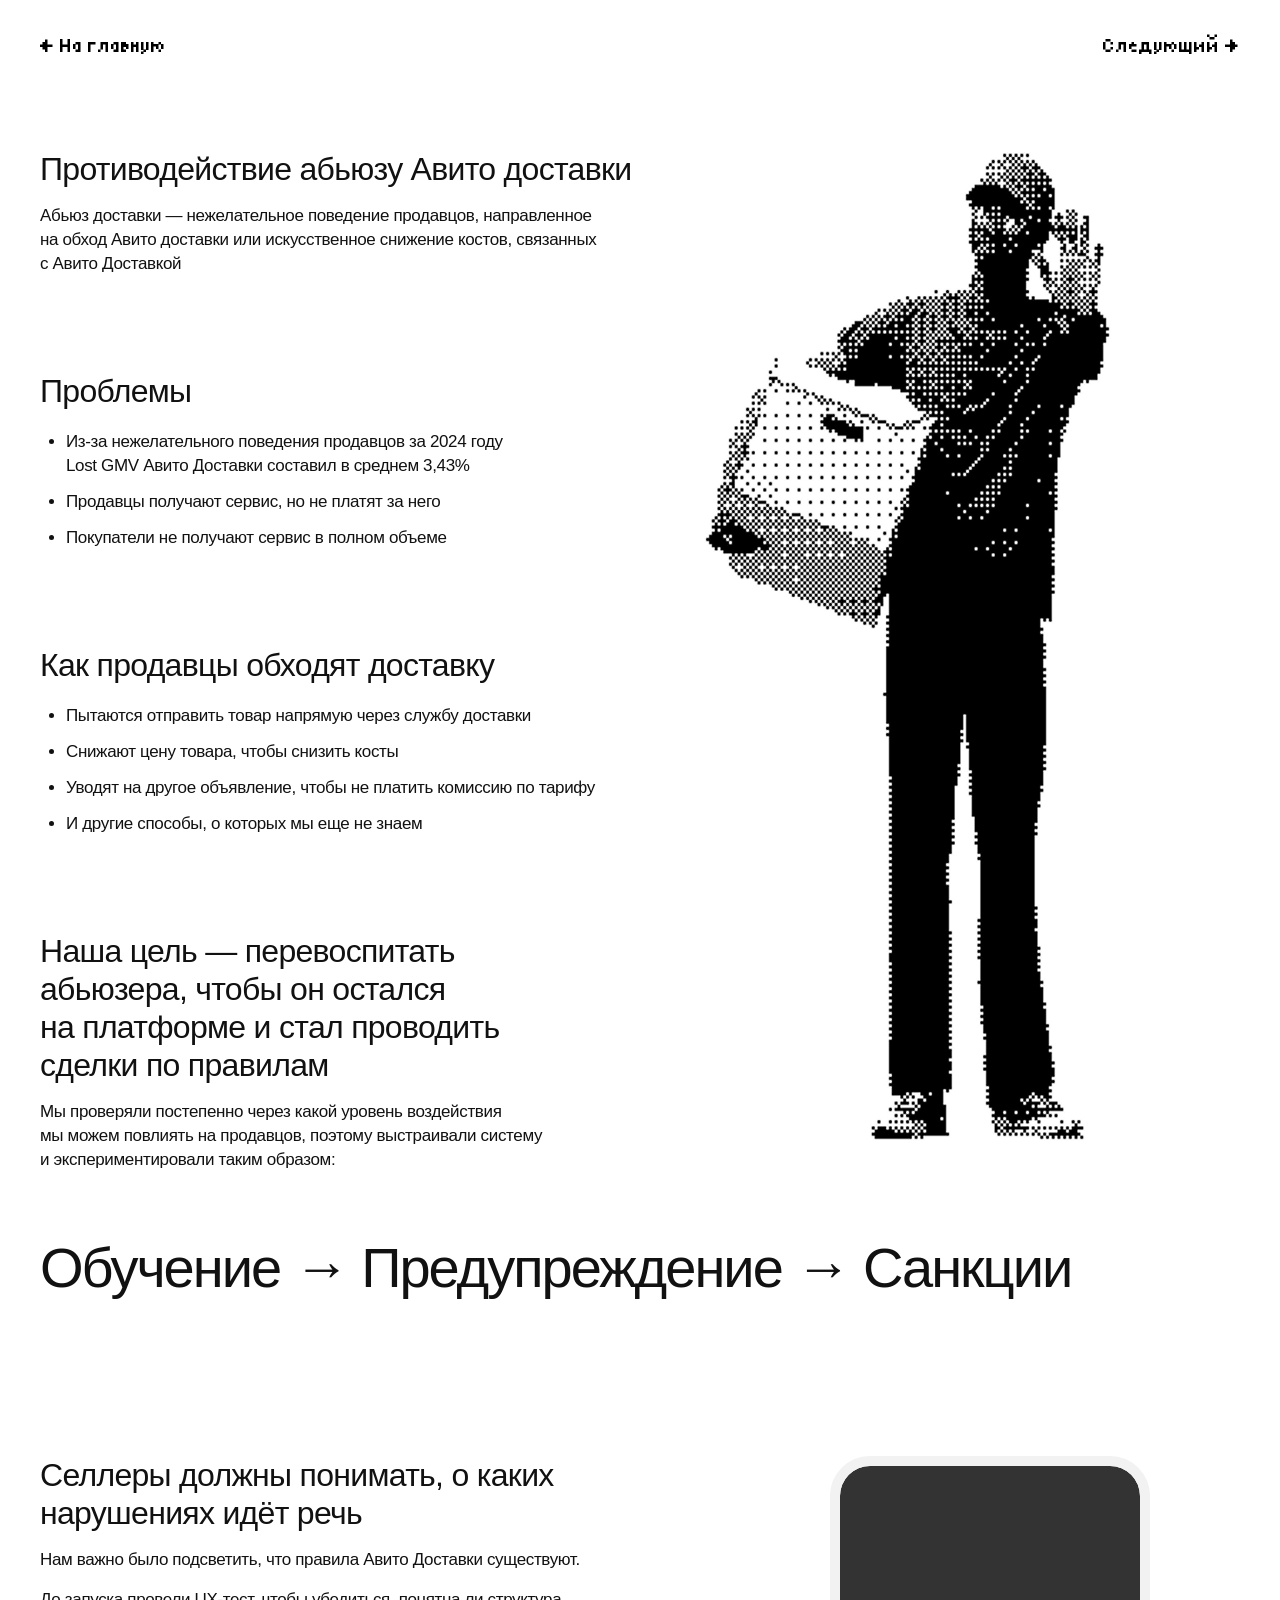
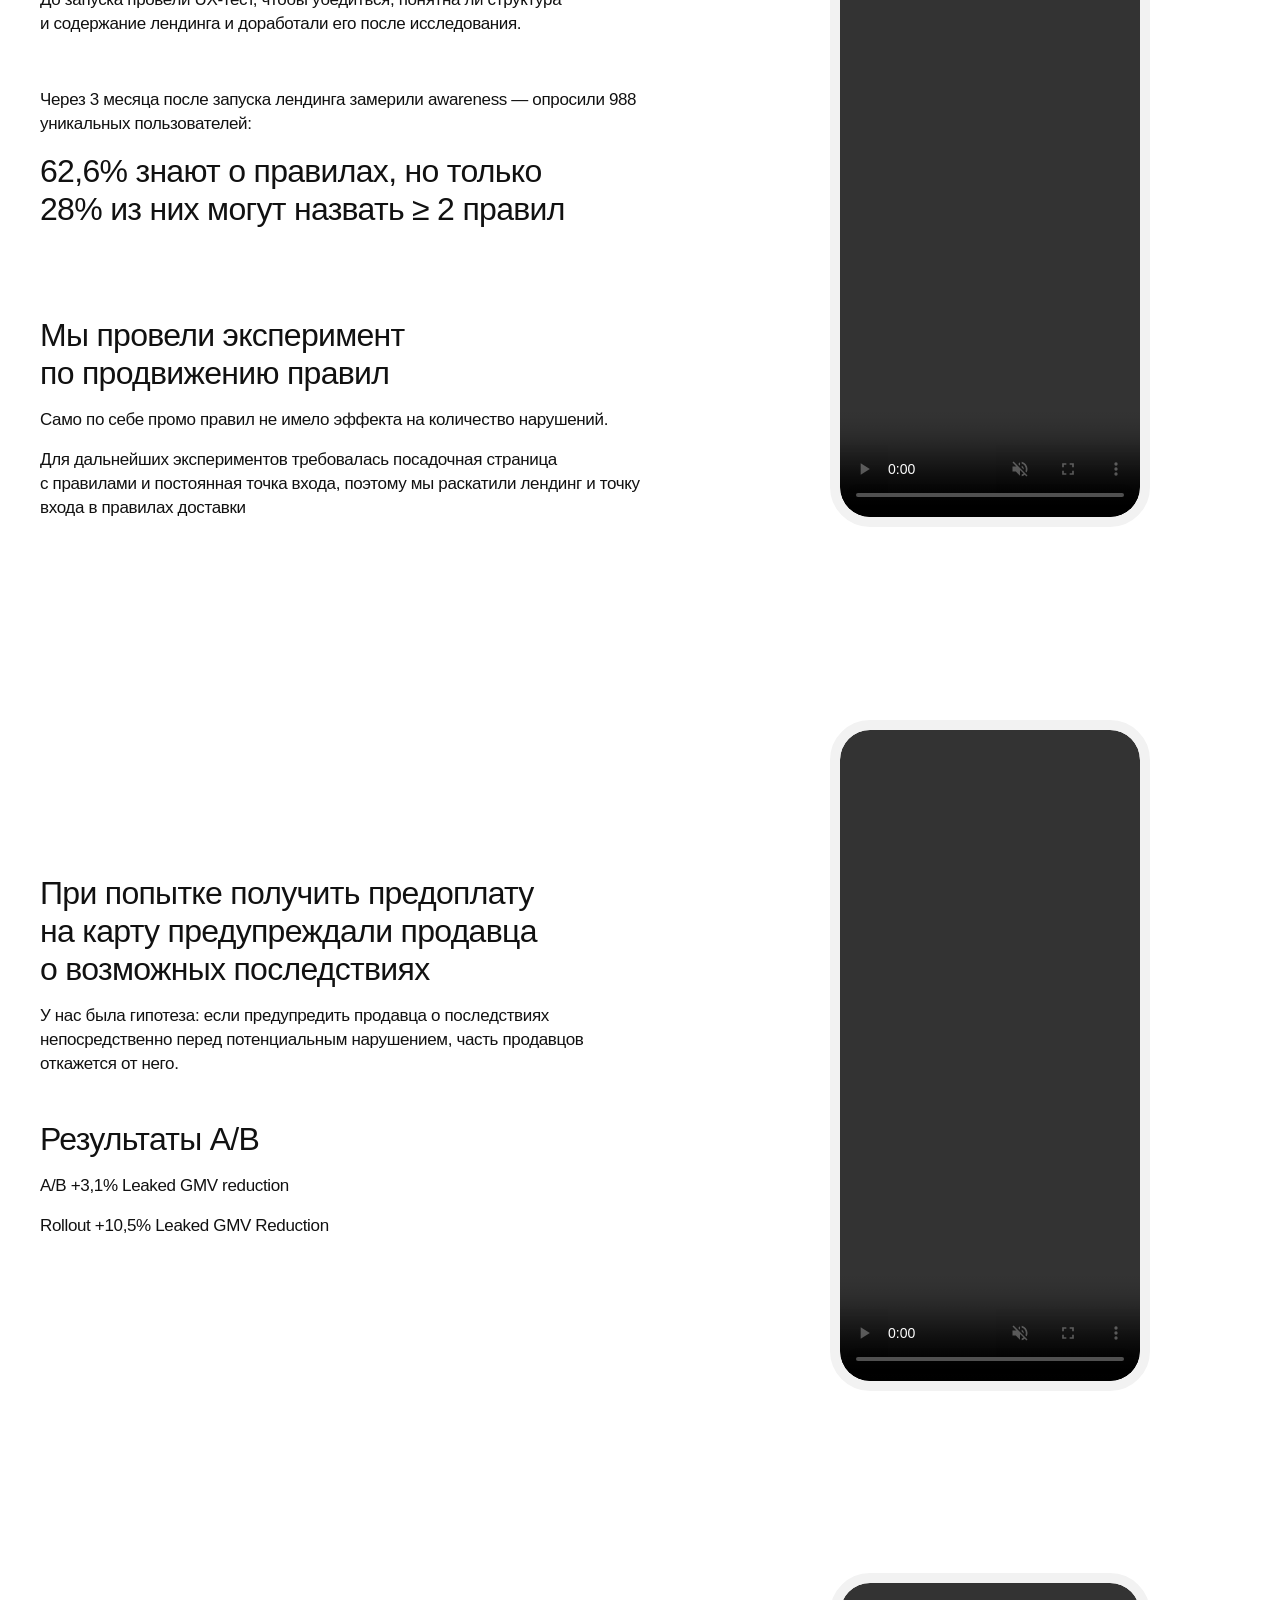
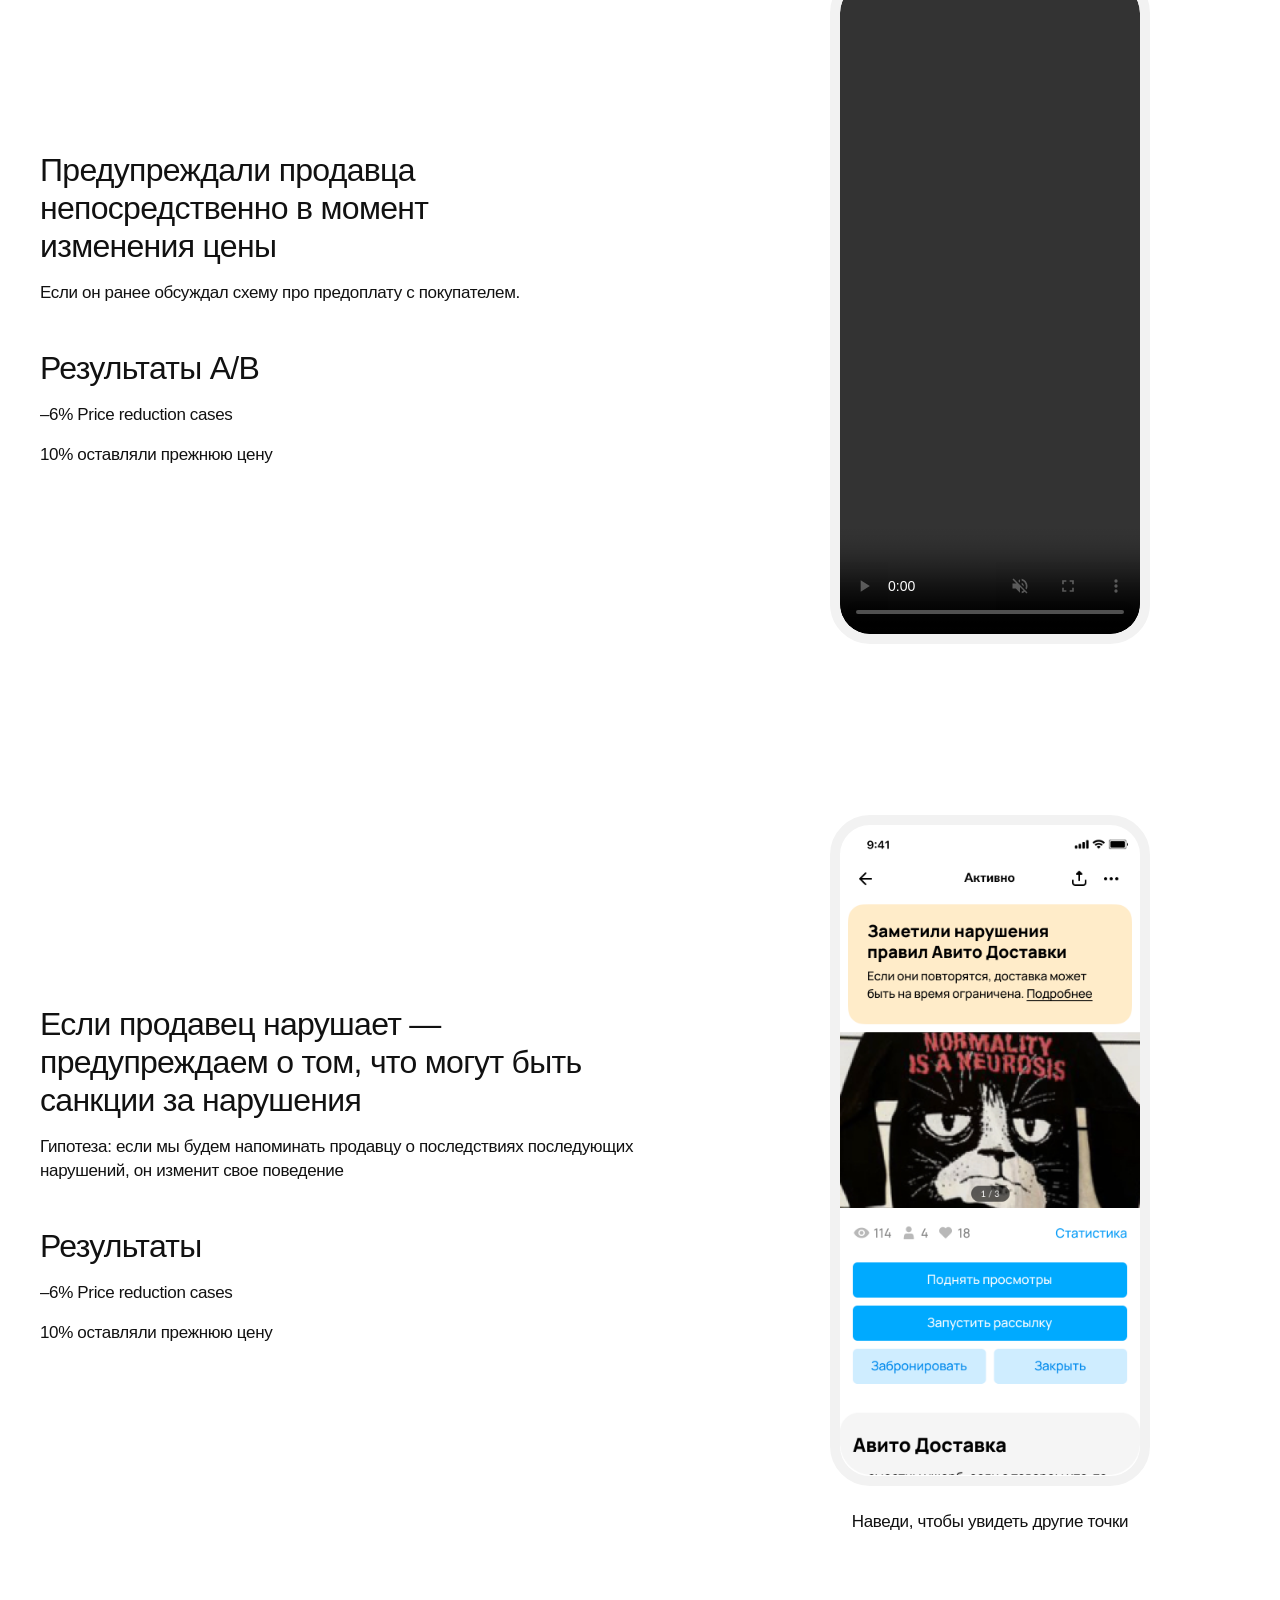
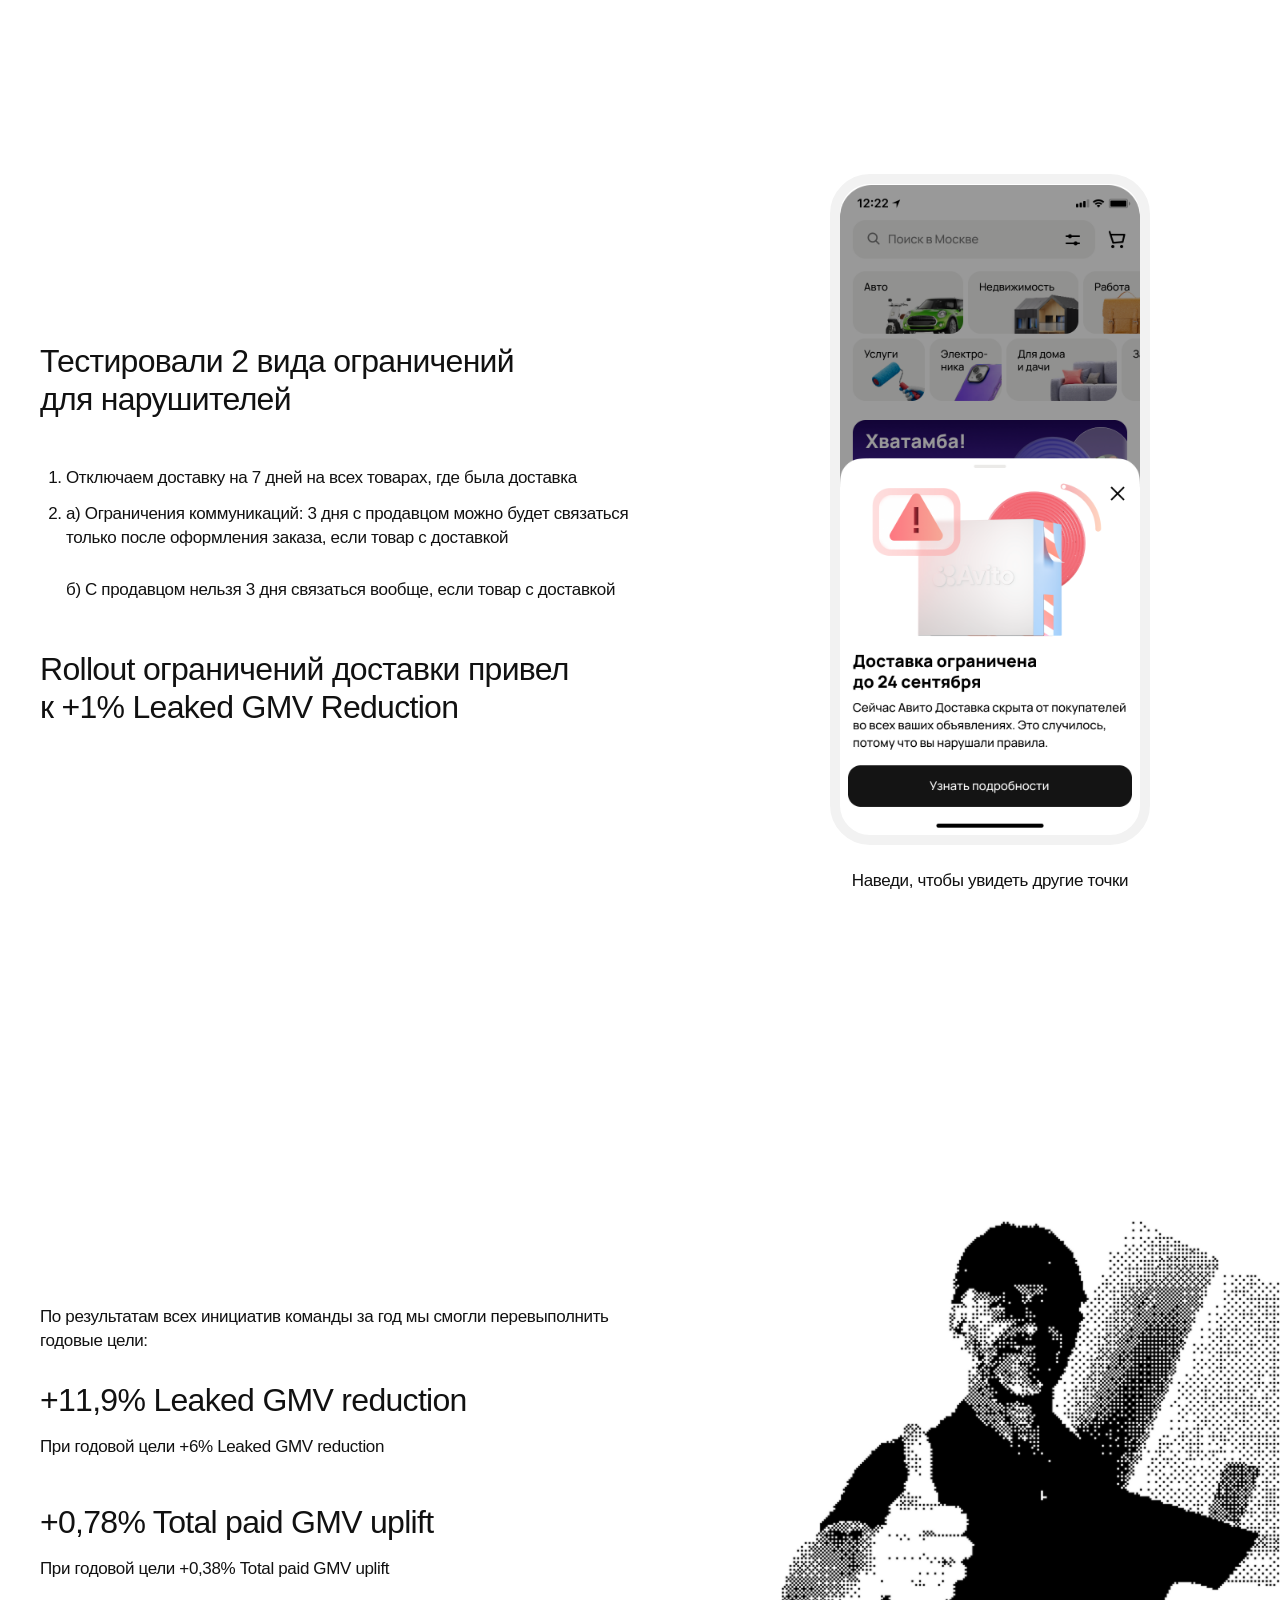
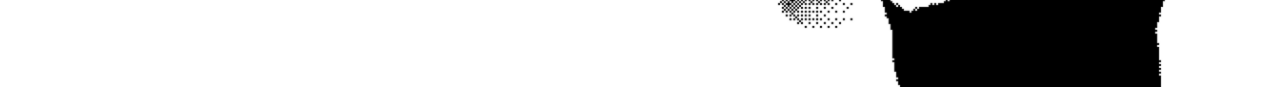
==== abuse.html @ 5c255e0e "Publish portfolio with case studies and CV" ====
<!doctype html>
<html lang="ru">
<head>
<meta charset="UTF-8"><meta name="viewport" content="width=device-width, initial-scale=1">
<title>Противодействие абьюзу доставки — Соня Нарбут</title>
<meta name="description" content="Кейс о противодействии абьюзу Авито доставки: обучение, предупреждение и санкции.">
<link rel="stylesheet" href="styles.css?v=nav-half"><link rel="stylesheet" href="case.css?v=nav-half">
<script src="case-warnings.js" defer></script>
<script src="case-restrictions.js?v=2" defer></script>
</head>
<body class="case-page">
<nav class="case-navigation container" aria-label="Навигация по кейсам"><a href="index.html"><span aria-hidden="true">←</span> На главную</a><a href="delivery.html">Следующий <span aria-hidden="true">→</span></a></nav>
<main>
<section class="case-intro container">
<div class="intro-copy">
<div><h1>Противодействие абьюзу Авито доставки</h1><p>Абьюз доставки — нежелательное поведение продавцов, направленное на&nbsp;обход Авито доставки или искусственное снижение костов, связанных с&nbsp;Авито Доставкой</p></div>
<section><h2>Проблемы</h2><ul><li>Из-за нежелательного поведения продавцов за&nbsp;2024 году<br class="desktop-break"> Lost GMV Авито Доставки составил в&nbsp;среднем 3,43%</li><li>Продавцы получают сервис, но&nbsp;не&nbsp;платят за&nbsp;него</li><li>Покупатели не&nbsp;получают сервис в&nbsp;полном объеме</li></ul></section>
<section><h2>Как продавцы обходят доставку</h2><ul><li>Пытаются отправить товар напрямую через службу доставки</li><li>Снижают цену товара, чтобы снизить косты</li><li>Уводят на&nbsp;другое объявление, чтобы не&nbsp;платить комиссию по&nbsp;тарифу</li><li>И&nbsp;другие способы, о&nbsp;которых мы еще не&nbsp;знаем</li></ul></section>
<section><h2>Наша цель — перевоспитать абьюзера, чтобы он остался на&nbsp;платформе и&nbsp;стал проводить сделки по&nbsp;правилам</h2><p>Мы проверяли постепенно через какой уровень воздействия<br class="desktop-break"> мы можем повлиять на&nbsp;продавцов, поэтому выстраивали систему и&nbsp;экспериментировали таким образом:</p></section>
</div>
<img class="intro-man" src="assets/abuse-case/standing.png" alt="" width="1030" height="2076">
</section>
<div class="case-process container">Обучение → Предупреждение → Санкции</div>
<div class="case-sections container">
<section class="case-row education"><div class="case-copy"><h2>Селлеры должны понимать, о&nbsp;каких нарушениях идёт речь</h2><p>Нам важно было подсветить, что правила Авито Доставки существуют.</p><p>До&nbsp;запуска провели UX-тест, чтобы убедиться, понятна&nbsp;ли структура и&nbsp;содержание лендинга и&nbsp;доработали его после исследования.</p><div class="awareness"><p>Через 3 месяца после запуска лендинга замерили awareness — опросили 988 уникальных пользователей:</p><h2>62,6% знают о&nbsp;правилах, но&nbsp;только<br class="desktop-break"> 28% из&nbsp;них могут назвать ≥ 2 правил</h2></div><div class="promotion"><h2>Мы провели эксперимент по&nbsp;продвижению правил</h2><p>Само по&nbsp;себе промо правил не&nbsp;имело эффекта на&nbsp;количество нарушений.</p><p>Для дальнейших экспериментов требовалась посадочная страница с&nbsp;правилами и&nbsp;постоянная точка входа, поэтому мы раскатили лендинг и&nbsp;точку входа в&nbsp;правилах доставки</p></div></div><div class="phone-placeholder phone-video"><video src="assets/abuse-case/landing.mp4" aria-label="Правила Авито Доставки" autoplay muted loop playsinline controls preload="metadata"></video></div></section>
<section class="case-row"><div class="case-copy"><h2>При попытке получить предоплату на&nbsp;карту предупреждали продавца о&nbsp;возможных последствиях</h2><p>У&nbsp;нас была гипотеза: если предупредить продавца о&nbsp;последствиях непосредственно перед потенциальным нарушением, часть продавцов откажется от&nbsp;него.</p><div class="results"><h2>Результаты A/B</h2><p>A/B +3,1% Leaked GMV reduction</p><p>Rollout +10,5% Leaked GMV Reduction</p></div></div><div class="phone-placeholder phone-video"><video src="assets/abuse-case/message.mp4" aria-label="Предупреждение о предоплате" autoplay muted loop playsinline controls preload="metadata"></video></div></section>
<section class="case-row"><div class="case-copy"><h2>Предупреждали продавца<br class="desktop-break"> непосредственно в&nbsp;момент<br class="desktop-break"> изменения цены</h2><p>Если он ранее обсуждал схему про предоплату с&nbsp;покупателем.</p><div class="results"><h2>Результаты A/B</h2><p>–6% Price reduction cases</p><p>10% оставляли прежнюю цену</p></div></div><div class="phone-placeholder phone-video"><video src="assets/abuse-case/warning.mp4" aria-label="Предупреждение при изменении цены" autoplay muted loop playsinline controls preload="metadata"></video></div></section>
<section class="case-row"><div class="case-copy"><h2>Если продавец нарушает — предупреждаем о&nbsp;том, что могут быть санкции за&nbsp;нарушения</h2><p>Гипотеза: если мы будем напоминать продавцу о&nbsp;последствиях последующих нарушений, он изменит свое поведение</p><div class="results"><h2>Результаты</h2><p>–6% Price reduction cases</p><p>10% оставляли прежнюю цену</p></div></div><figure class="phone-figure"><div class="phone-placeholder warnings-gallery"><img src="assets/abuse-case/warnings/1.png" width="750" height="1624" draggable="false" alt="Предупреждения о нарушении правил Авито Доставки в интерфейсе продавца"></div><figcaption>Наведи, чтобы увидеть другие точки</figcaption></figure></section>
<section class="case-row restrictions"><div class="case-copy"><h2>Тестировали 2 вида ограничений для&nbsp;нарушителей</h2><ol><li>Отключаем доставку на&nbsp;7 дней на&nbsp;всех товарах, где была доставка</li><li>а) Ограничения коммуникаций: 3 дня с&nbsp;продавцом можно будет связаться только после оформления заказа, если товар с&nbsp;доставкой<p>б) С&nbsp;продавцом нельзя 3 дня связаться вообще, если товар с&nbsp;доставкой</p></li></ol><h2>Rollout ограничений доставки привел к&nbsp;+1% Leaked GMV Reduction</h2></div><figure class="phone-figure"><div class="phone-placeholder restrictions-gallery"><img src="assets/abuse-case/restrictions/1.png?v=2" width="750" height="1624" draggable="false" alt="Ограничения доставки и общения в интерфейсе Авито"></div><figcaption>Наведи, чтобы увидеть другие точки</figcaption></figure></section>
</div>
<section class="case-outcome"><div class="container"><div class="case-copy"><p>По&nbsp;результатам всех инициатив команды за&nbsp;год мы смогли перевыполнить годовые цели:</p><h2>+11,9% Leaked GMV reduction</h2><p>При годовой цели +6% Leaked GMV reduction</p><h2>+0,78% Total paid GMV uplift</h2><p>При годовой цели +0,38% Total paid GMV uplift</p></div></div><img src="assets/abuse-case/thumbs-up.png?v=2" width="1260" height="1068" alt="Курьер с коробкой показывает большой палец вверх"></section>
</main></body></html>
---- styles.css ----
@font-face{font-family:Tiny5;src:url('assets/Tiny5-Regular.ttf') format('truetype');font-style:normal;font-weight:400;font-display:swap}
*{box-sizing:border-box}body{margin:0;background:#fff;color:#111;font-family:Arial,sans-serif;font-size:17px;line-height:24px;letter-spacing:-.35px}h1,h2,h3,p{margin:0}h1,h2{font-size:32px;line-height:38px;font-weight:400;letter-spacing:-.7px}a{color:inherit;text-decoration:none}a[href]{cursor:pointer}a:focus-visible{outline:2px solid #111;outline-offset:6px}.container{width:calc(100% - 80px);max-width:1200px;margin-inline:auto}.navigation{display:flex;justify-content:space-between;align-items:center;font-family:Tiny5,Arial,sans-serif;font-size:20px;line-height:24px;letter-spacing:0}.navigation .social{display:flex;gap:24px}header.navigation{padding-top:30px}.hero{text-align:center;padding-top:84px}.portrait{display:block;width:340px;height:auto;margin:0 auto 24px}.hero p{margin-top:16px}.cases{margin-top:176px}.cases h2{margin-bottom:38px}.case-grid{display:grid;grid-template-columns:repeat(3,minmax(0,1fr));gap:20px}.case-image{background:#f2f2f2;height:525px;border-radius:8px;overflow:hidden}.case h3{font-size:17px;line-height:20px;font-weight:400;margin-top:20px}.experience{display:grid;grid-template-columns:386.667px minmax(0,1fr);gap:20px;margin-top:200px}.experience h2{margin-bottom:20px}.jobs{display:grid;gap:20px}.about section+section{margin-top:64px}.contact{text-align:center;margin-top:120px}.contact img{display:block;width:713px;max-width:100%;height:auto;margin:0 auto 24px}.contact p{margin-top:16px}footer.navigation{margin-top:166px;padding-bottom:60px}
@media(max-width:1000px){.container{width:calc(100% - 64px)}.hero{padding-top:72px}.cases{margin-top:140px}.case-image{height:auto;aspect-ratio:386.667/525}.experience{grid-template-columns:1fr 1.8fr;margin-top:140px;gap:32px}.contact{margin-top:60px}footer.navigation{margin-top:130px}.about section+section{margin-top:48px}}
@media(max-width:600px){.container{width:calc(100% - 40px)}body{font-size:17px;line-height:24px;letter-spacing:-.35px}h1,h2{font-size:28px;line-height:34px;letter-spacing:-.6px}.navigation{font-size:18px;line-height:22px}.navigation .social{gap:14px}header.navigation{padding-top:14px}.hero{padding-top:60px}.portrait{width:260px;max-width:100%;margin-bottom:24px}.hero h1{max-width:360px;margin:auto}.desktop-break{display:none}.hero p{max-width:380px;margin:18px auto 0}.cases{margin-top:100px}.cases h2{margin-bottom:28px}.case-grid{grid-template-columns:1fr;gap:36px}.case-image{aspect-ratio:386.667/525}.case h3{margin-top:16px}.experience{grid-template-columns:1fr;gap:56px;margin-top:100px}.about section+section{margin-top:44px}.contact{margin-top:20px}.contact img{width:100%;margin-bottom:24px}.contact p{margin-top:18px}footer.navigation{margin-top:100px;padding-bottom:32px}}
@media(max-width:359px){.navigation{font-size:16px}.navigation .social{gap:10px}}

.horse-stage{height:320px;display:flex;align-items:center;justify-content:center;margin:0 auto 4px}.contact .horse-stage .horse{display:block;width:100%;height:100%;max-width:713px;object-fit:contain;object-position:center;margin:0}

.no-break{white-space:nowrap}

.abuse-image,.delivery-image,.auction-image{overflow:hidden}.abuse-image img,.delivery-image img,.auction-image img{display:block;width:100%;height:100%;object-fit:contain}
---- case.css ----
/* Shared case styles. All dimensions include the phone border. */
.case-navigation{position:fixed;top:30px;left:0;right:0;z-index:10;display:flex;justify-content:space-between;align-items:center;font-family:Tiny5,Arial,sans-serif;font-size:20px;line-height:24px;letter-spacing:0;color:#fff;mix-blend-mode:difference;pointer-events:none}
.case-navigation a{pointer-events:auto;padding:4px 0}.case-navigation a:focus-visible{outline-color:currentColor}
.case-intro{position:relative;padding-top:150px}.intro-copy{width:600px;position:relative;z-index:1}.case-page h1,.case-page h2{font-size:32px;line-height:38px;letter-spacing:-.7px}.case-page h1{white-space:nowrap}.case-page p{margin-top:16px}.case-page ul,.case-page ol{padding-left:26px;margin:20px 0 0}.case-page li+li{margin-top:12px}.intro-copy section{margin-top:96px}.intro-copy section:last-child h2{max-width:550px}.intro-man{position:absolute;right:70px;top:95px;width:480px;height:1050px;object-fit:fill}.case-process{font-size:56px;line-height:64px;letter-spacing:-2px;margin-top:64px;white-space:nowrap}.case-sections{margin-top:156px}.case-row{display:grid;grid-template-columns:600px 320px;justify-content:space-between;align-items:center;padding-right:90px;min-height:693px;margin-top:160px}.case-row:first-child{margin-top:0;align-items:start}.case-copy{max-width:600px}.phone-placeholder{box-sizing:border-box;width:320px;height:671px;border:10px solid #f2f2f2;border-radius:40px;background:#fff}.awareness{margin-top:52px}.awareness h2{margin-top:16px}.promotion{margin-top:88px}.results{margin-top:44px}.restrictions{margin-top:240px}.restrictions ol{margin-top:48px;margin-bottom:48px}.restrictions li p{margin-top:28px}.case-outcome{position:relative;margin-top:290px;min-height:504px;overflow:hidden;display:flex;align-items:center}.case-outcome .container{position:relative;z-index:1}.case-outcome .case-copy{width:580px}.case-outcome h2{margin-top:28px}.case-outcome h2~h2{margin-top:44px}.case-outcome img{position:absolute;width:600px;height:auto;bottom:0;right:-20px}.next-case{padding-top:160px}.next-case p{margin-top:24px}
@media(max-width:1200px){.intro-copy{width:54%}.case-page h1{white-space:normal}.intro-man{right:0;width:42%;height:auto;top:160px}.case-row{grid-template-columns:minmax(0,600px) 320px;gap:64px;padding-right:0}.case-process{font-size:clamp(30px,3.9vw,56px);letter-spacing:-1px}.case-outcome img{width:45%}.case-outcome .case-copy{width:54%}}
@media(max-width:900px){.case-row{gap:40px;grid-template-columns:minmax(0,1fr) 280px}.phone-placeholder{width:280px;height:auto;aspect-ratio:320/671}.case-page h1,.case-page h2{font-size:28px;line-height:34px}.intro-copy section{margin-top:64px}.case-process{white-space:normal}.case-outcome{margin-top:140px}.case-outcome .case-copy{width:60%}}
@media(max-width:600px){.case-navigation{top:12px;font-size:18px;line-height:22px}.case-intro{padding-top:112px}.intro-copy{width:100%}.intro-man{display:none}.intro-copy section{margin-top:56px}.case-process{font-size:32px;line-height:40px;margin-top:56px;max-width:360px}.case-sections{margin-top:40px}.case-row{grid-template-columns:minmax(0,1fr);gap:40px;margin-top:48px;min-height:0}.case-copy{max-width:100%}.phone-placeholder{width:320px;max-width:100%;height:auto;aspect-ratio:320/671;justify-self:center}.awareness{margin-top:40px}.promotion{margin-top:48px}.results{margin-top:32px}.restrictions ol{margin-top:28px;margin-bottom:32px}.case-outcome{display:block;margin-top:48px;min-height:0}.case-outcome .case-copy{width:100%}.case-outcome img{position:relative;display:block;width:100%;right:0;margin-top:40px}.next-case{padding-top:112px}}

.phone-video{position:relative;overflow:hidden}.phone-video video{position:absolute;inset:0;display:block;width:100%;height:100%;object-fit:contain;border-radius:30px;background:#fff}

.phone-figure{margin:0;width:320px;max-width:100%;justify-self:center}.phone-figure .phone-placeholder{width:100%}.phone-figure figcaption{margin-top:24px;text-align:center;font-family:Arial,sans-serif;font-size:17px;line-height:24px;font-weight:400;letter-spacing:-.35px}
@media(min-width:601px) and (max-width:900px){.phone-figure{width:280px}}

.warnings-gallery,.restrictions-gallery{position:relative;overflow:hidden}.warnings-gallery img,.restrictions-gallery img{position:absolute;inset:0;display:block;width:100%;height:100%;object-fit:contain;border-radius:30px;user-select:none}
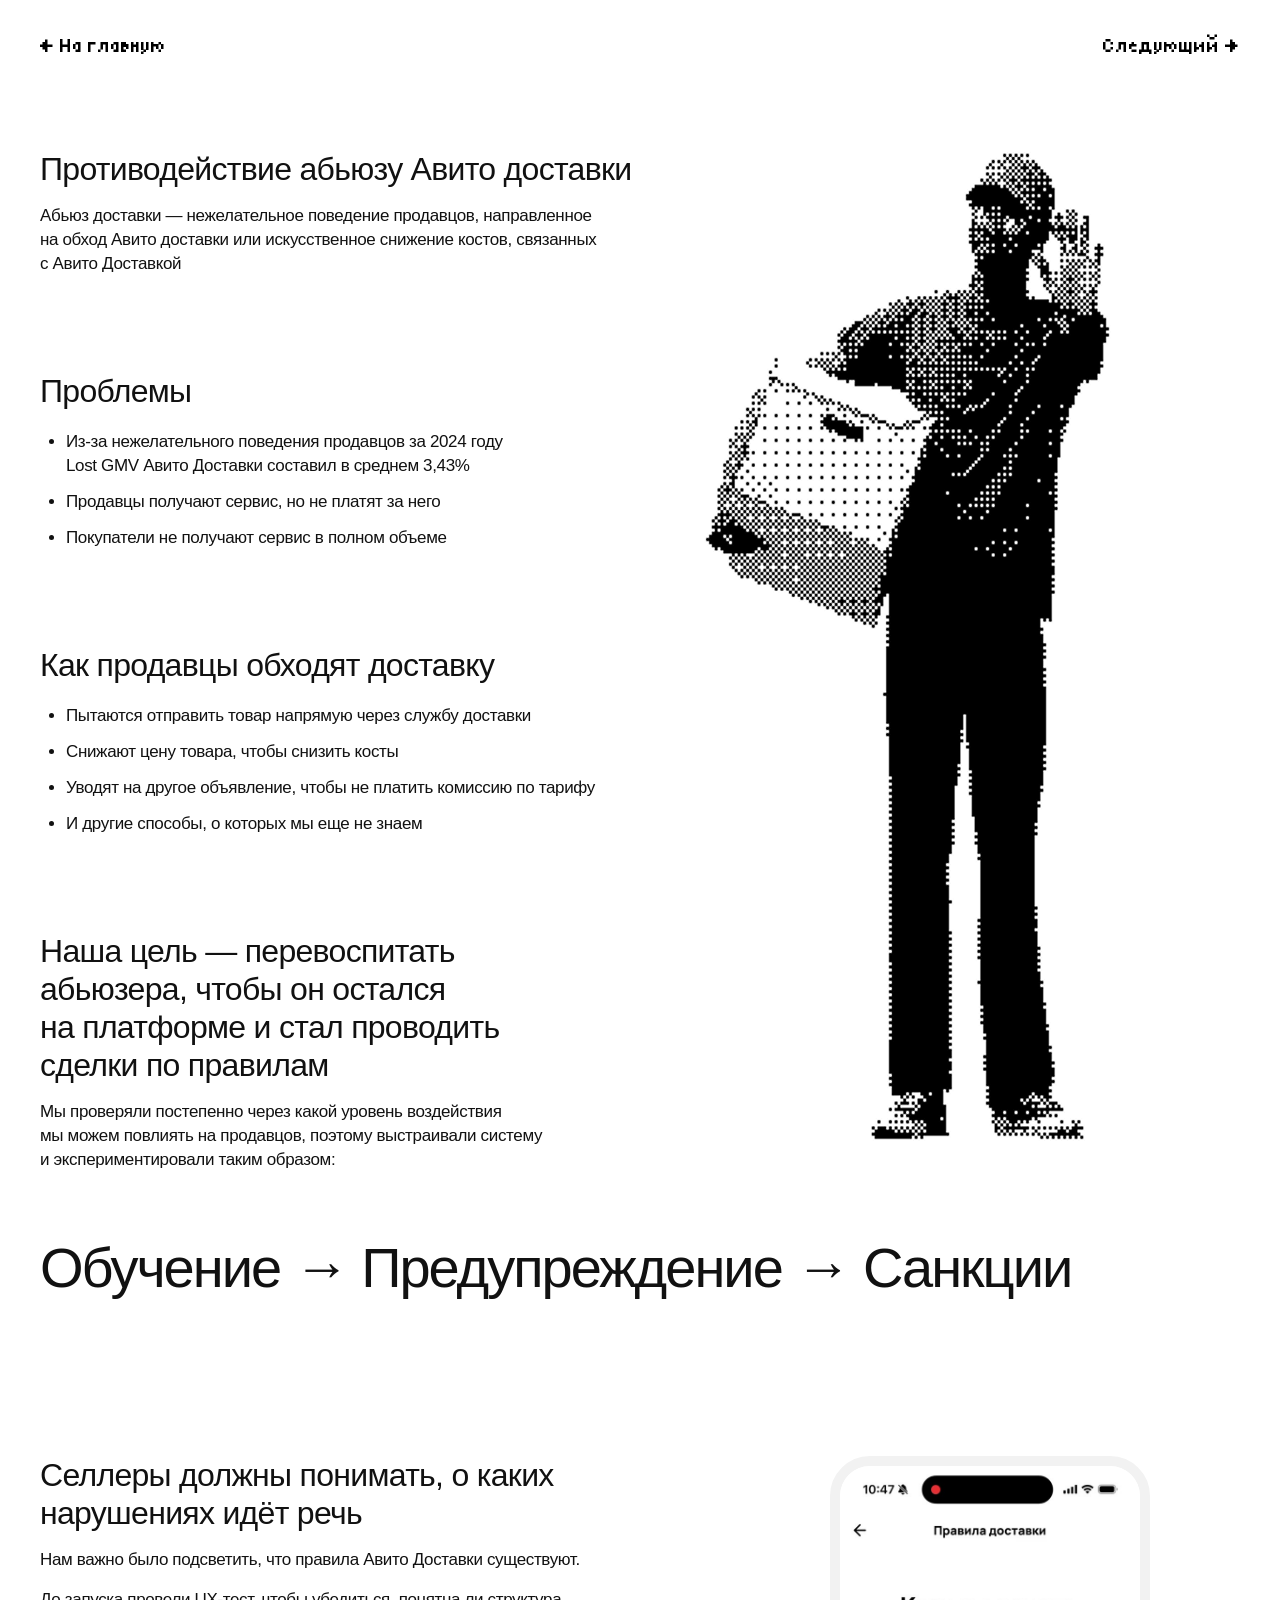
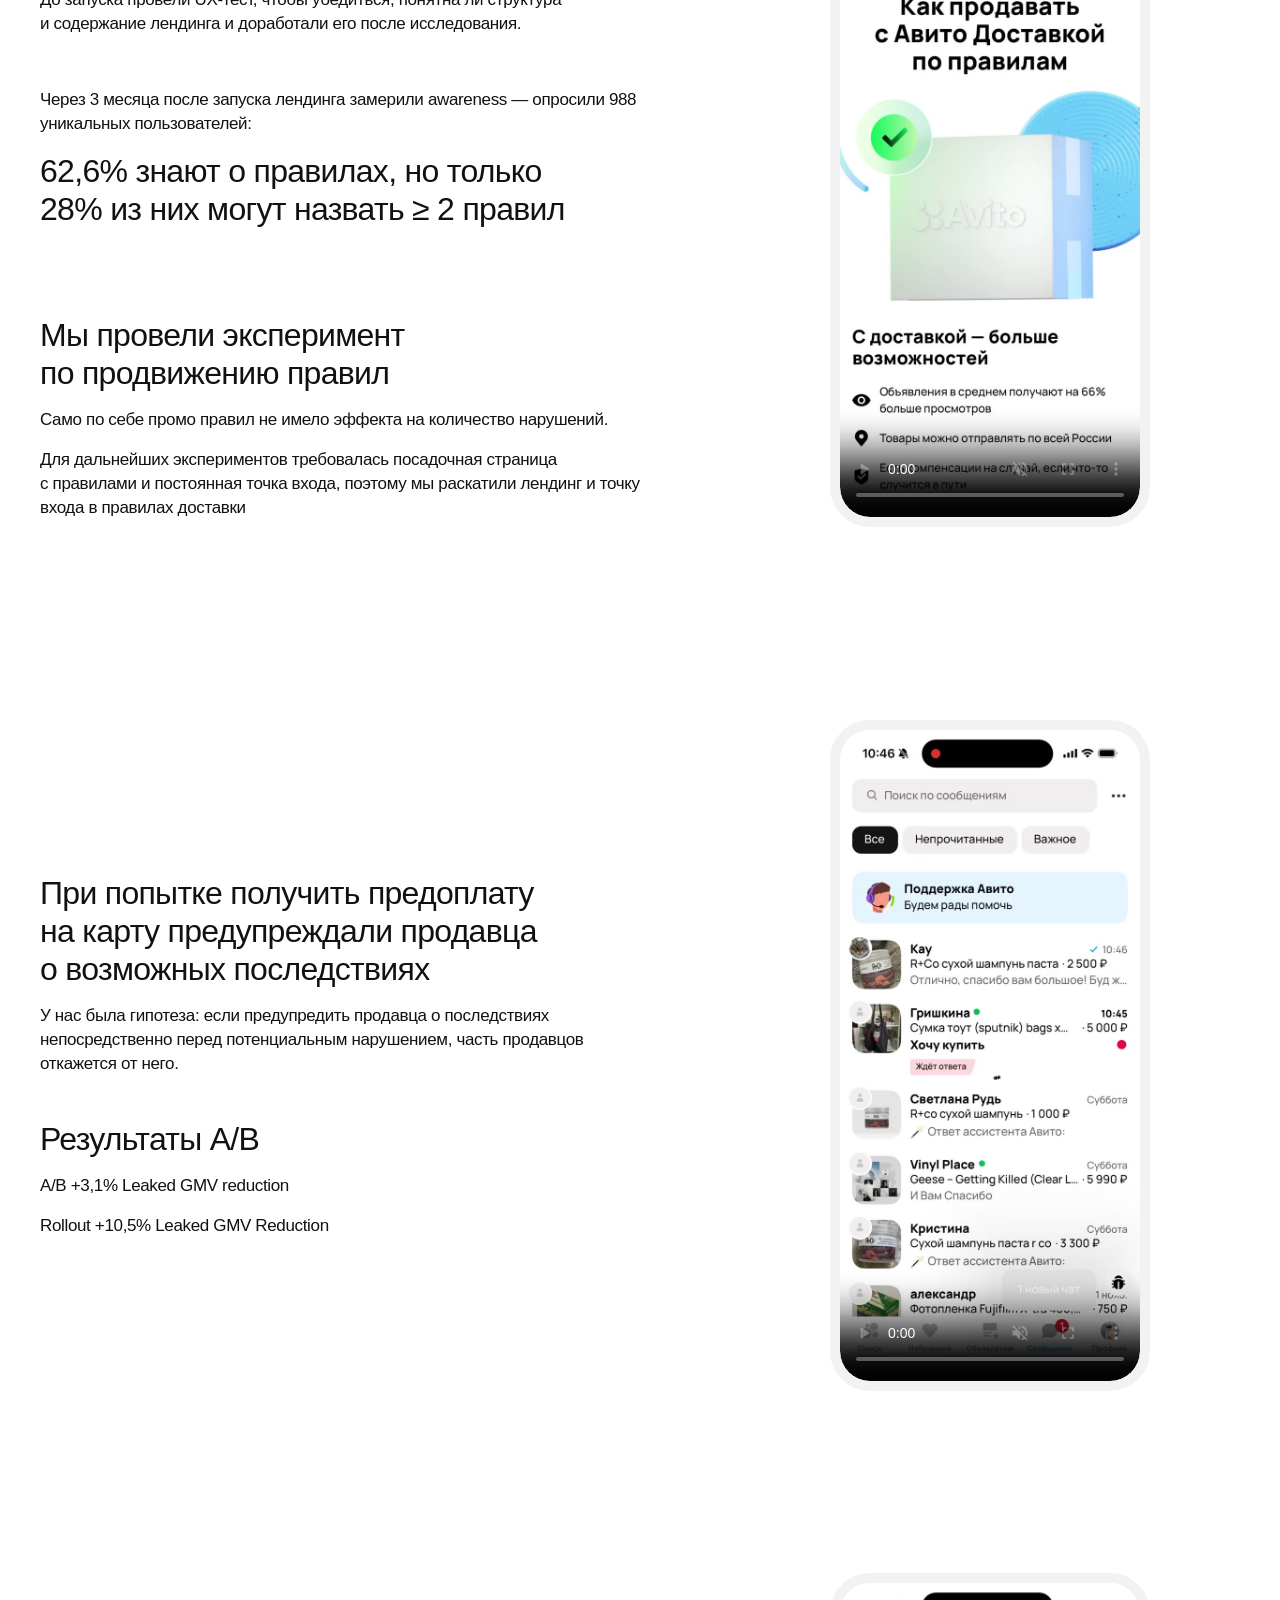
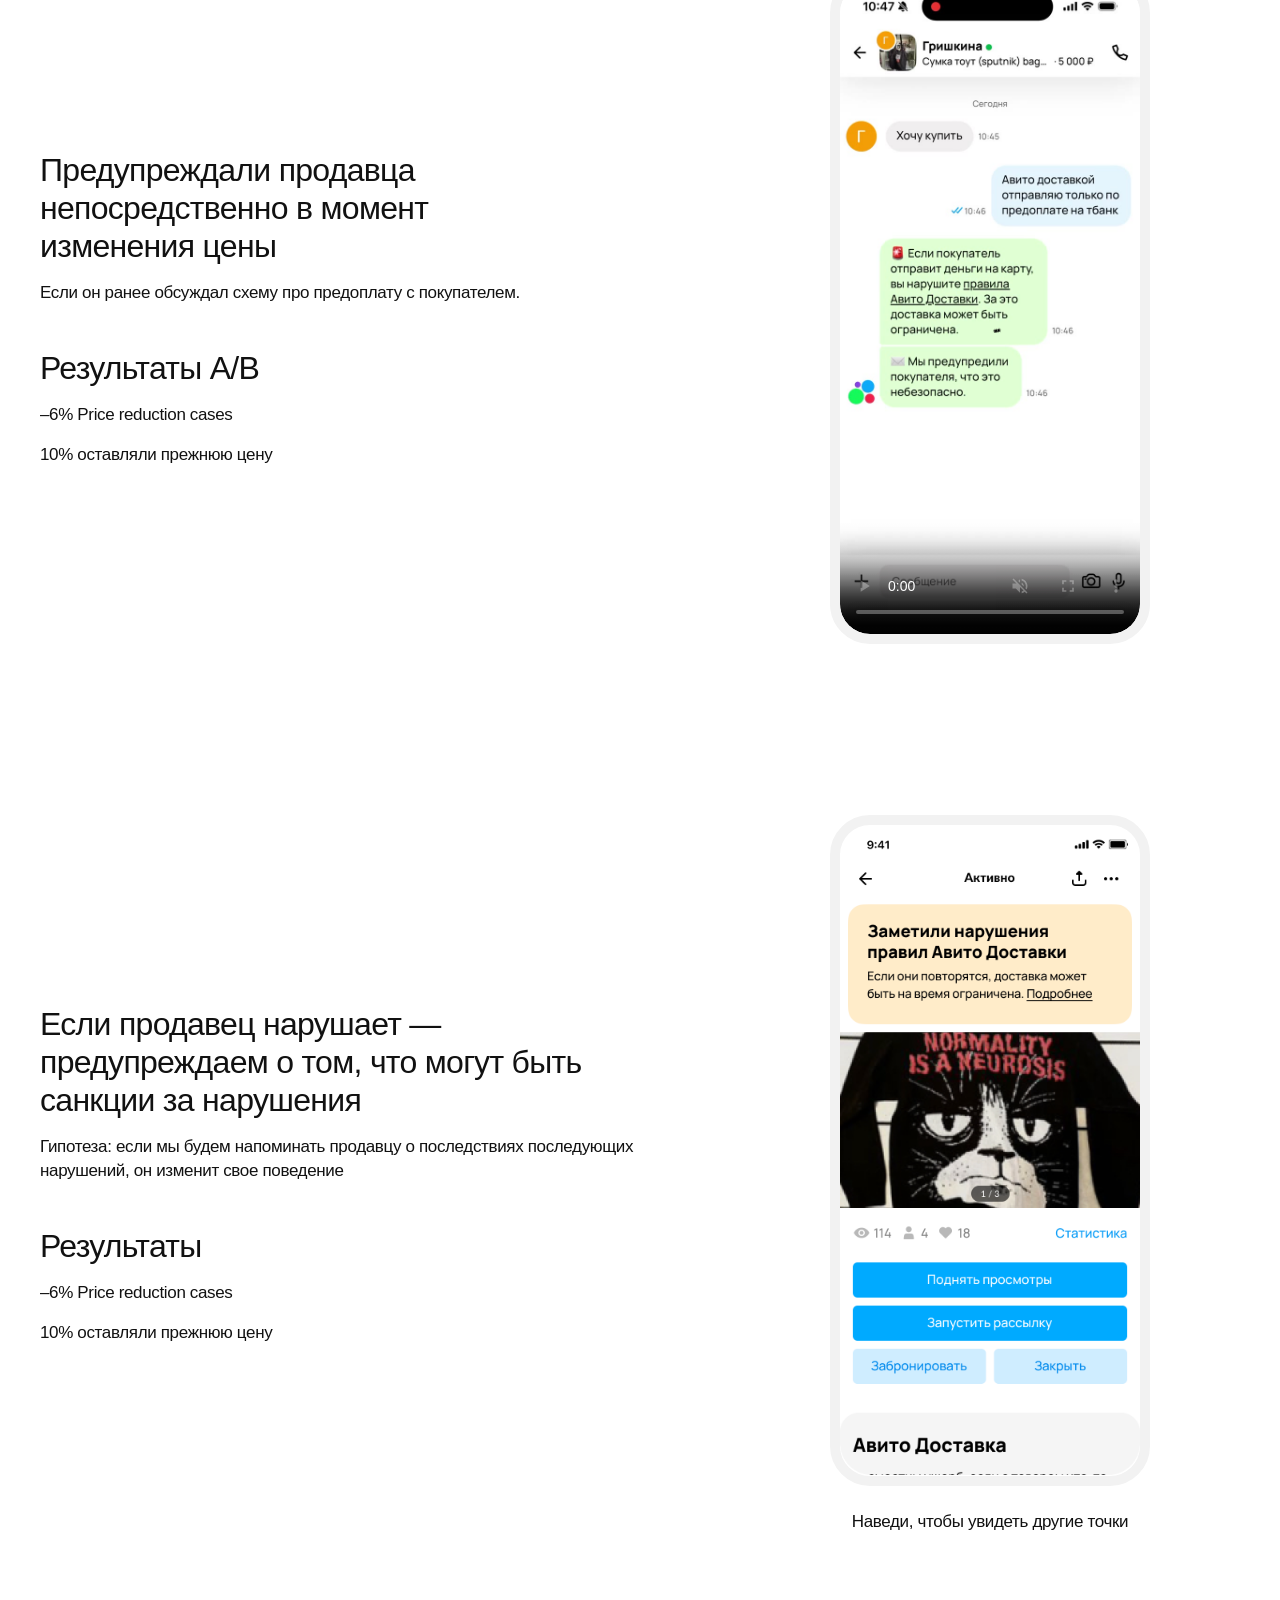
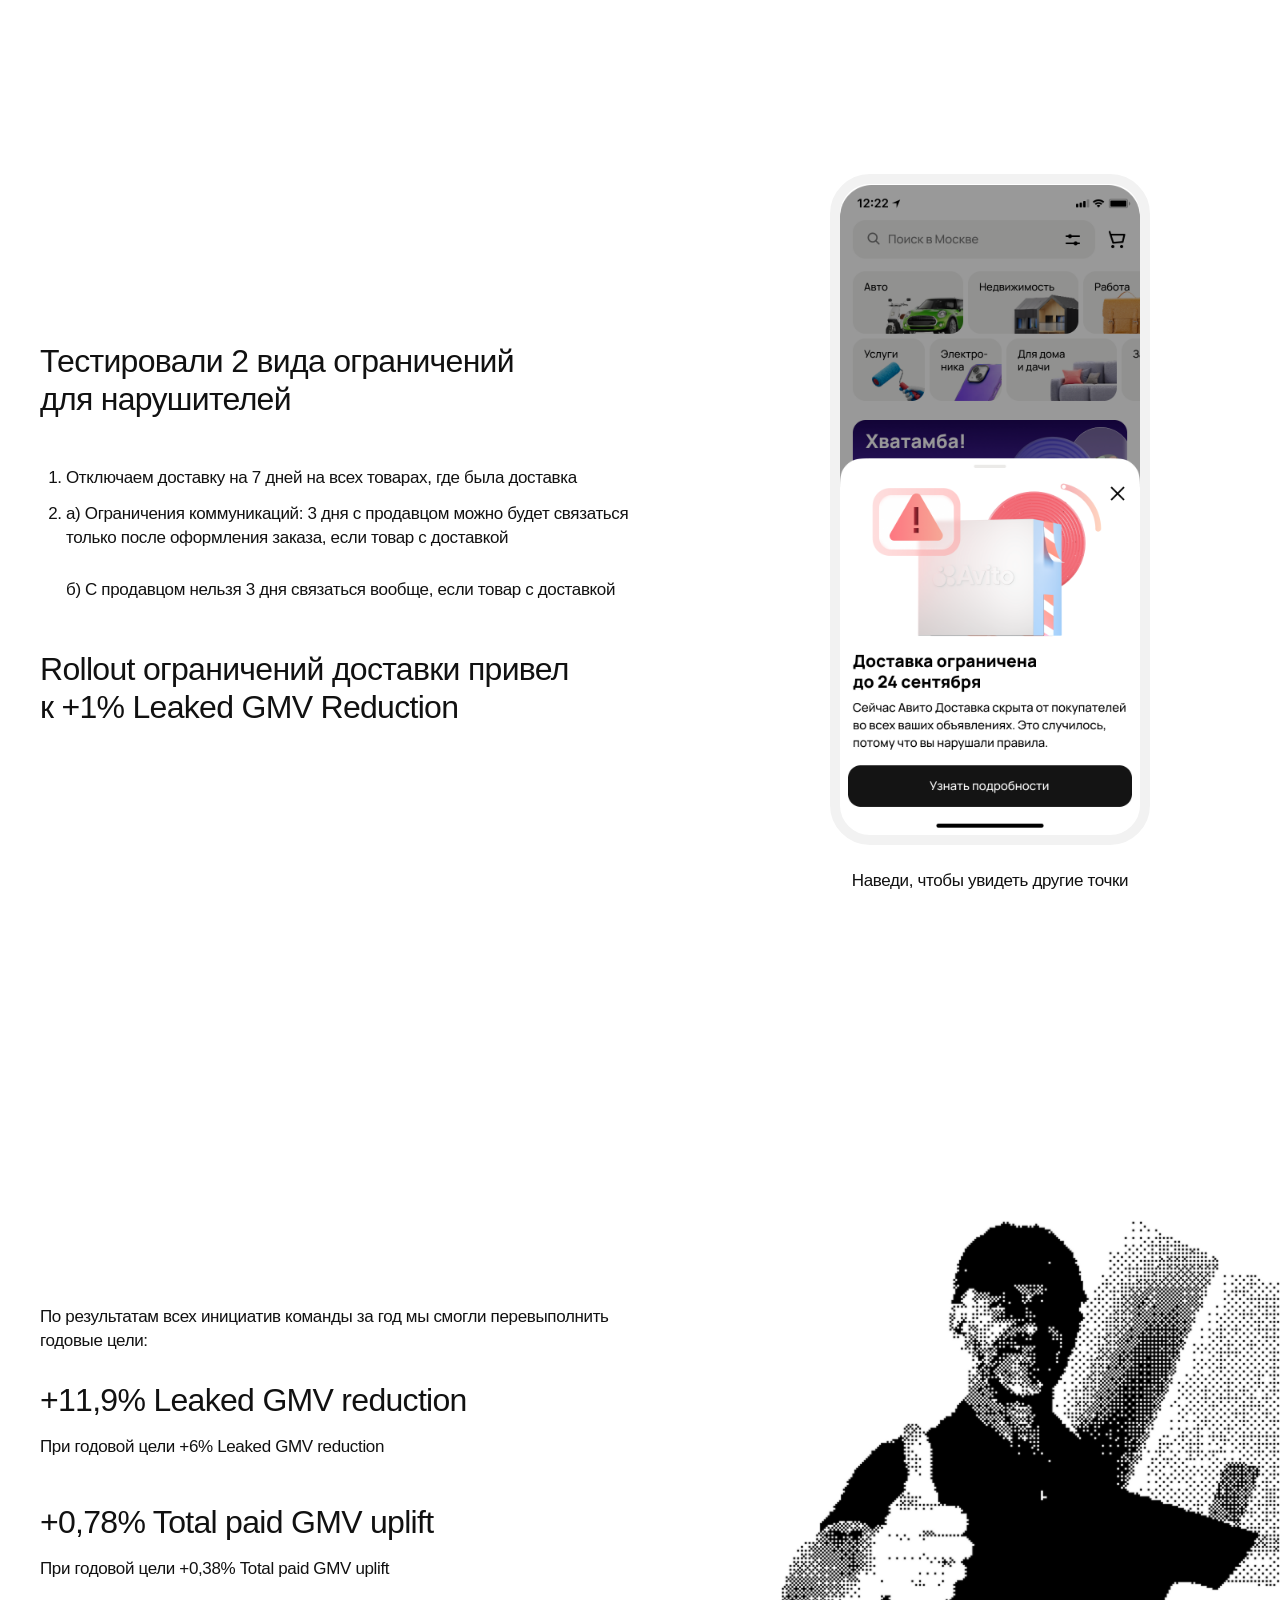
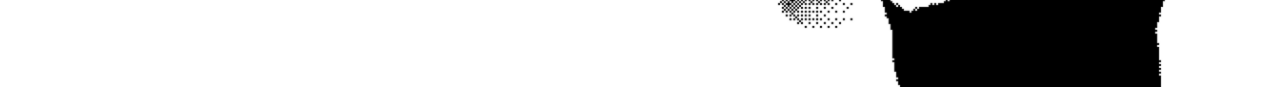
==== commit a378e705: "Optimize abuse videos and load clips near viewport" ====
--- a/abuse.html
+++ b/abuse.html
@@ -1,11 +1,13 @@
 <!doctype html>
 <html lang="ru">
 <head>
+<meta name="robots" content="noindex, nofollow, noimageindex">
 <meta charset="UTF-8"><meta name="viewport" content="width=device-width, initial-scale=1">
 <title>Противодействие абьюзу доставки — Соня Нарбут</title>
 <meta name="description" content="Кейс о противодействии абьюзу Авито доставки: обучение, предупреждение и санкции.">
 <link rel="stylesheet" href="styles.css?v=nav-half"><link rel="stylesheet" href="case.css?v=nav-half">
 <script src="case-warnings.js" defer></script>
+<script src="case-videos.js" defer></script>
 <script src="case-restrictions.js?v=2" defer></script>
 </head>
 <body class="case-page">
@@ -22,9 +24,9 @@
 </section>
 <div class="case-process container">Обучение → Предупреждение → Санкции</div>
 <div class="case-sections container">
-<section class="case-row education"><div class="case-copy"><h2>Селлеры должны понимать, о&nbsp;каких нарушениях идёт речь</h2><p>Нам важно было подсветить, что правила Авито Доставки существуют.</p><p>До&nbsp;запуска провели UX-тест, чтобы убедиться, понятна&nbsp;ли структура и&nbsp;содержание лендинга и&nbsp;доработали его после исследования.</p><div class="awareness"><p>Через 3 месяца после запуска лендинга замерили awareness — опросили 988 уникальных пользователей:</p><h2>62,6% знают о&nbsp;правилах, но&nbsp;только<br class="desktop-break"> 28% из&nbsp;них могут назвать ≥ 2 правил</h2></div><div class="promotion"><h2>Мы провели эксперимент по&nbsp;продвижению правил</h2><p>Само по&nbsp;себе промо правил не&nbsp;имело эффекта на&nbsp;количество нарушений.</p><p>Для дальнейших экспериментов требовалась посадочная страница с&nbsp;правилами и&nbsp;постоянная точка входа, поэтому мы раскатили лендинг и&nbsp;точку входа в&nbsp;правилах доставки</p></div></div><div class="phone-placeholder phone-video"><video src="assets/abuse-case/landing.mp4" aria-label="Правила Авито Доставки" autoplay muted loop playsinline controls preload="metadata"></video></div></section>
-<section class="case-row"><div class="case-copy"><h2>При попытке получить предоплату на&nbsp;карту предупреждали продавца о&nbsp;возможных последствиях</h2><p>У&nbsp;нас была гипотеза: если предупредить продавца о&nbsp;последствиях непосредственно перед потенциальным нарушением, часть продавцов откажется от&nbsp;него.</p><div class="results"><h2>Результаты A/B</h2><p>A/B +3,1% Leaked GMV reduction</p><p>Rollout +10,5% Leaked GMV Reduction</p></div></div><div class="phone-placeholder phone-video"><video src="assets/abuse-case/message.mp4" aria-label="Предупреждение о предоплате" autoplay muted loop playsinline controls preload="metadata"></video></div></section>
-<section class="case-row"><div class="case-copy"><h2>Предупреждали продавца<br class="desktop-break"> непосредственно в&nbsp;момент<br class="desktop-break"> изменения цены</h2><p>Если он ранее обсуждал схему про предоплату с&nbsp;покупателем.</p><div class="results"><h2>Результаты A/B</h2><p>–6% Price reduction cases</p><p>10% оставляли прежнюю цену</p></div></div><div class="phone-placeholder phone-video"><video src="assets/abuse-case/warning.mp4" aria-label="Предупреждение при изменении цены" autoplay muted loop playsinline controls preload="metadata"></video></div></section>
+<section class="case-row education"><div class="case-copy"><h2>Селлеры должны понимать, о&nbsp;каких нарушениях идёт речь</h2><p>Нам важно было подсветить, что правила Авито Доставки существуют.</p><p>До&nbsp;запуска провели UX-тест, чтобы убедиться, понятна&nbsp;ли структура и&nbsp;содержание лендинга и&nbsp;доработали его после исследования.</p><div class="awareness"><p>Через 3 месяца после запуска лендинга замерили awareness — опросили 988 уникальных пользователей:</p><h2>62,6% знают о&nbsp;правилах, но&nbsp;только<br class="desktop-break"> 28% из&nbsp;них могут назвать ≥ 2 правил</h2></div><div class="promotion"><h2>Мы провели эксперимент по&nbsp;продвижению правил</h2><p>Само по&nbsp;себе промо правил не&nbsp;имело эффекта на&nbsp;количество нарушений.</p><p>Для дальнейших экспериментов требовалась посадочная страница с&nbsp;правилами и&nbsp;постоянная точка входа, поэтому мы раскатили лендинг и&nbsp;точку входа в&nbsp;правилах доставки</p></div></div><div class="phone-placeholder phone-video"><video data-src="assets/abuse-case/landing-web.mp4" poster="assets/abuse-case/landing-poster.jpg" aria-label="Правила Авито Доставки" muted loop playsinline controls preload="none"></video></div></section>
+<section class="case-row"><div class="case-copy"><h2>При попытке получить предоплату на&nbsp;карту предупреждали продавца о&nbsp;возможных последствиях</h2><p>У&nbsp;нас была гипотеза: если предупредить продавца о&nbsp;последствиях непосредственно перед потенциальным нарушением, часть продавцов откажется от&nbsp;него.</p><div class="results"><h2>Результаты A/B</h2><p>A/B +3,1% Leaked GMV reduction</p><p>Rollout +10,5% Leaked GMV Reduction</p></div></div><div class="phone-placeholder phone-video"><video data-src="assets/abuse-case/message-web.mp4" poster="assets/abuse-case/message-poster.jpg" aria-label="Предупреждение о предоплате" muted loop playsinline controls preload="none"></video></div></section>
+<section class="case-row"><div class="case-copy"><h2>Предупреждали продавца<br class="desktop-break"> непосредственно в&nbsp;момент<br class="desktop-break"> изменения цены</h2><p>Если он ранее обсуждал схему про предоплату с&nbsp;покупателем.</p><div class="results"><h2>Результаты A/B</h2><p>–6% Price reduction cases</p><p>10% оставляли прежнюю цену</p></div></div><div class="phone-placeholder phone-video"><video data-src="assets/abuse-case/warning-web.mp4" poster="assets/abuse-case/warning-poster.jpg" aria-label="Предупреждение при изменении цены" muted loop playsinline controls preload="none"></video></div></section>
 <section class="case-row"><div class="case-copy"><h2>Если продавец нарушает — предупреждаем о&nbsp;том, что могут быть санкции за&nbsp;нарушения</h2><p>Гипотеза: если мы будем напоминать продавцу о&nbsp;последствиях последующих нарушений, он изменит свое поведение</p><div class="results"><h2>Результаты</h2><p>–6% Price reduction cases</p><p>10% оставляли прежнюю цену</p></div></div><figure class="phone-figure"><div class="phone-placeholder warnings-gallery"><img src="assets/abuse-case/warnings/1.png" width="750" height="1624" draggable="false" alt="Предупреждения о нарушении правил Авито Доставки в интерфейсе продавца"></div><figcaption>Наведи, чтобы увидеть другие точки</figcaption></figure></section>
 <section class="case-row restrictions"><div class="case-copy"><h2>Тестировали 2 вида ограничений для&nbsp;нарушителей</h2><ol><li>Отключаем доставку на&nbsp;7 дней на&nbsp;всех товарах, где была доставка</li><li>а) Ограничения коммуникаций: 3 дня с&nbsp;продавцом можно будет связаться только после оформления заказа, если товар с&nbsp;доставкой<p>б) С&nbsp;продавцом нельзя 3 дня связаться вообще, если товар с&nbsp;доставкой</p></li></ol><h2>Rollout ограничений доставки привел к&nbsp;+1% Leaked GMV Reduction</h2></div><figure class="phone-figure"><div class="phone-placeholder restrictions-gallery"><img src="assets/abuse-case/restrictions/1.png?v=2" width="750" height="1624" draggable="false" alt="Ограничения доставки и общения в интерфейсе Авито"></div><figcaption>Наведи, чтобы увидеть другие точки</figcaption></figure></section>
 </div>
--- a/styles.css
+++ b/styles.css
@@ -1,7 +1,7 @@
 @font-face{font-family:Tiny5;src:url('assets/Tiny5-Regular.ttf') format('truetype');font-style:normal;font-weight:400;font-display:swap}
-*{box-sizing:border-box}body{margin:0;background:#fff;color:#111;font-family:Arial,sans-serif;font-size:17px;line-height:24px;letter-spacing:-.35px}h1,h2,h3,p{margin:0}h1,h2{font-size:32px;line-height:38px;font-weight:400;letter-spacing:-.7px}a{color:inherit;text-decoration:none}a[href]{cursor:pointer}a:focus-visible{outline:2px solid #111;outline-offset:6px}.container{width:calc(100% - 80px);max-width:1200px;margin-inline:auto}.navigation{display:flex;justify-content:space-between;align-items:center;font-family:Tiny5,Arial,sans-serif;font-size:20px;line-height:24px;letter-spacing:0}.navigation .social{display:flex;gap:24px}header.navigation{padding-top:30px}.hero{text-align:center;padding-top:84px}.portrait{display:block;width:340px;height:auto;margin:0 auto 24px}.hero p{margin-top:16px}.cases{margin-top:176px}.cases h2{margin-bottom:38px}.case-grid{display:grid;grid-template-columns:repeat(3,minmax(0,1fr));gap:20px}.case-image{background:#f2f2f2;height:525px;border-radius:8px;overflow:hidden}.case h3{font-size:17px;line-height:20px;font-weight:400;margin-top:20px}.experience{display:grid;grid-template-columns:386.667px minmax(0,1fr);gap:20px;margin-top:200px}.experience h2{margin-bottom:20px}.jobs{display:grid;gap:20px}.about section+section{margin-top:64px}.contact{text-align:center;margin-top:120px}.contact img{display:block;width:713px;max-width:100%;height:auto;margin:0 auto 24px}.contact p{margin-top:16px}footer.navigation{margin-top:166px;padding-bottom:60px}
-@media(max-width:1000px){.container{width:calc(100% - 64px)}.hero{padding-top:72px}.cases{margin-top:140px}.case-image{height:auto;aspect-ratio:386.667/525}.experience{grid-template-columns:1fr 1.8fr;margin-top:140px;gap:32px}.contact{margin-top:60px}footer.navigation{margin-top:130px}.about section+section{margin-top:48px}}
-@media(max-width:600px){.container{width:calc(100% - 40px)}body{font-size:17px;line-height:24px;letter-spacing:-.35px}h1,h2{font-size:28px;line-height:34px;letter-spacing:-.6px}.navigation{font-size:18px;line-height:22px}.navigation .social{gap:14px}header.navigation{padding-top:14px}.hero{padding-top:60px}.portrait{width:260px;max-width:100%;margin-bottom:24px}.hero h1{max-width:360px;margin:auto}.desktop-break{display:none}.hero p{max-width:380px;margin:18px auto 0}.cases{margin-top:100px}.cases h2{margin-bottom:28px}.case-grid{grid-template-columns:1fr;gap:36px}.case-image{aspect-ratio:386.667/525}.case h3{margin-top:16px}.experience{grid-template-columns:1fr;gap:56px;margin-top:100px}.about section+section{margin-top:44px}.contact{margin-top:20px}.contact img{width:100%;margin-bottom:24px}.contact p{margin-top:18px}footer.navigation{margin-top:100px;padding-bottom:32px}}
+*{box-sizing:border-box}body{margin:0;background:#fff;color:#111;font-family:Arial,sans-serif;font-size:17px;line-height:24px;letter-spacing:-.35px}h1,h2,h3,p{margin:0}h1,h2{font-size:32px;line-height:38px;font-weight:400;letter-spacing:-.7px}a{color:inherit;text-decoration:none}a[href]{cursor:pointer}a:focus-visible{outline:2px solid #111;outline-offset:6px}.container{width:calc(100% - 80px);max-width:1200px;margin-inline:auto}.navigation{display:flex;justify-content:space-between;align-items:center;font-family:Tiny5,Arial,sans-serif;font-size:20px;line-height:24px;letter-spacing:0}.navigation .social{display:flex;gap:24px}header.navigation{position:fixed;top:30px;left:0;right:0;z-index:10;color:#fff;mix-blend-mode:difference;pointer-events:none}header.navigation a{pointer-events:auto;padding:4px 0}header.navigation a:focus-visible{outline-color:currentColor}.hero{text-align:center;padding-top:138px}.portrait{display:block;width:340px;height:auto;margin:0 auto 24px}.hero p{margin-top:16px}.cases{margin-top:176px}.cases h2{margin-bottom:38px}.case-grid{display:grid;grid-template-columns:repeat(3,minmax(0,1fr));gap:20px}.case-image{background:#f2f2f2;height:525px;border-radius:8px;overflow:hidden}.case h3{font-size:17px;line-height:20px;font-weight:400;margin-top:20px}.experience{display:grid;grid-template-columns:386.667px minmax(0,1fr);gap:20px;margin-top:200px}.experience h2{margin-bottom:20px}.jobs{display:grid;gap:20px}.about section+section{margin-top:64px}.contact{text-align:center;margin-top:120px}.contact img{display:block;width:713px;max-width:100%;height:auto;margin:0 auto 24px}.contact p{margin-top:16px}.contact{padding-bottom:160px}
+@media(max-width:1000px){.container{width:calc(100% - 64px)}.hero{padding-top:126px}.cases{margin-top:140px}.case-image{height:auto;aspect-ratio:386.667/525}.experience{grid-template-columns:1fr 1.8fr;margin-top:140px;gap:32px}.contact{margin-top:60px}.about section+section{margin-top:48px}}
+@media(max-width:600px){.container{width:calc(100% - 40px)}body{font-size:17px;line-height:24px;letter-spacing:-.35px}h1,h2{font-size:28px;line-height:34px;letter-spacing:-.6px}.navigation{font-size:18px;line-height:22px}.navigation .social{gap:14px}header.navigation{top:12px}.hero{padding-top:96px}.portrait{width:260px;max-width:100%;margin-bottom:24px}.hero h1{max-width:360px;margin:auto}.desktop-break{display:none}.hero p{max-width:380px;margin:18px auto 0}.cases{margin-top:100px}.cases h2{margin-bottom:28px}.case-grid{grid-template-columns:1fr;gap:36px}.case-image{aspect-ratio:386.667/525}.case h3{margin-top:16px}.experience{grid-template-columns:1fr;gap:56px;margin-top:100px}.about section+section{margin-top:44px}.contact{margin-top:20px}.contact img{width:100%;margin-bottom:24px}.contact p{margin-top:18px}.contact{padding-bottom:132px}}
 @media(max-width:359px){.navigation{font-size:16px}.navigation .social{gap:10px}}
 
 .horse-stage{height:320px;display:flex;align-items:center;justify-content:center;margin:0 auto 4px}.contact .horse-stage .horse{display:block;width:100%;height:100%;max-width:713px;object-fit:contain;object-position:center;margin:0}
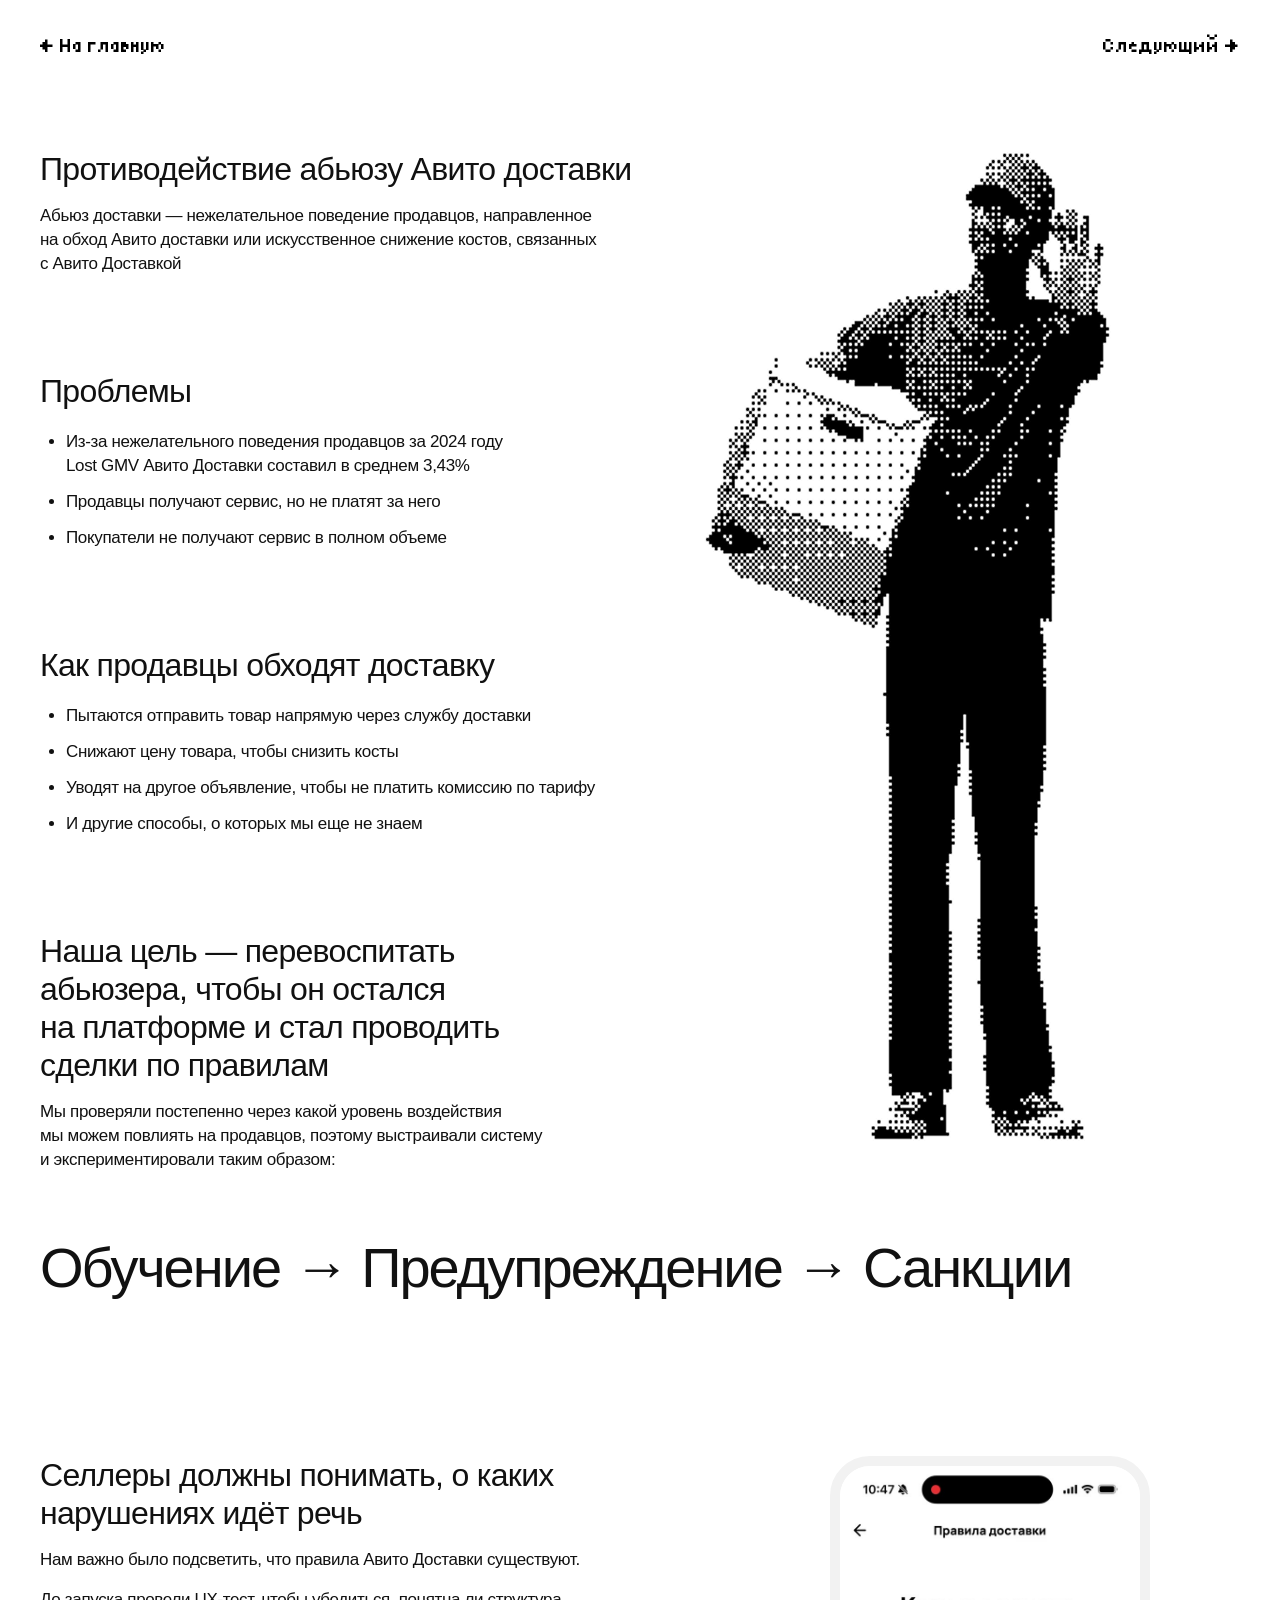
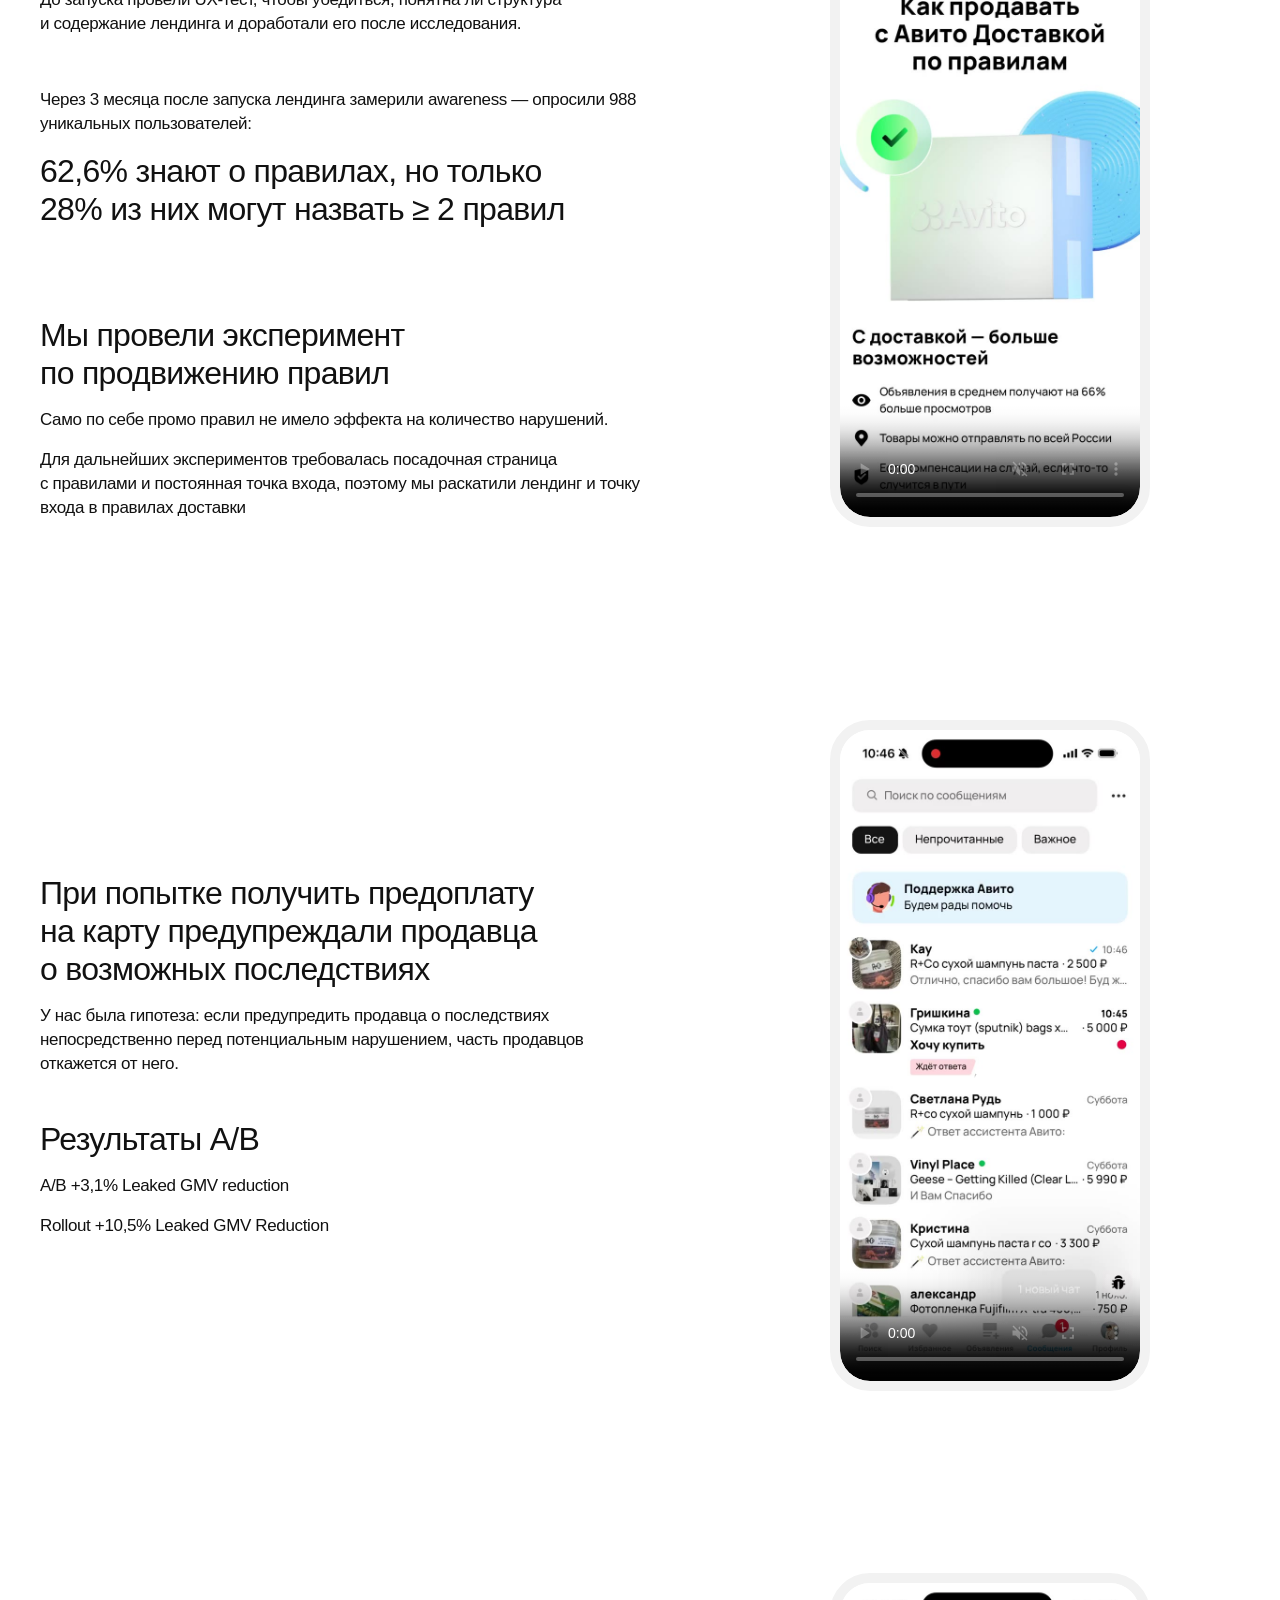
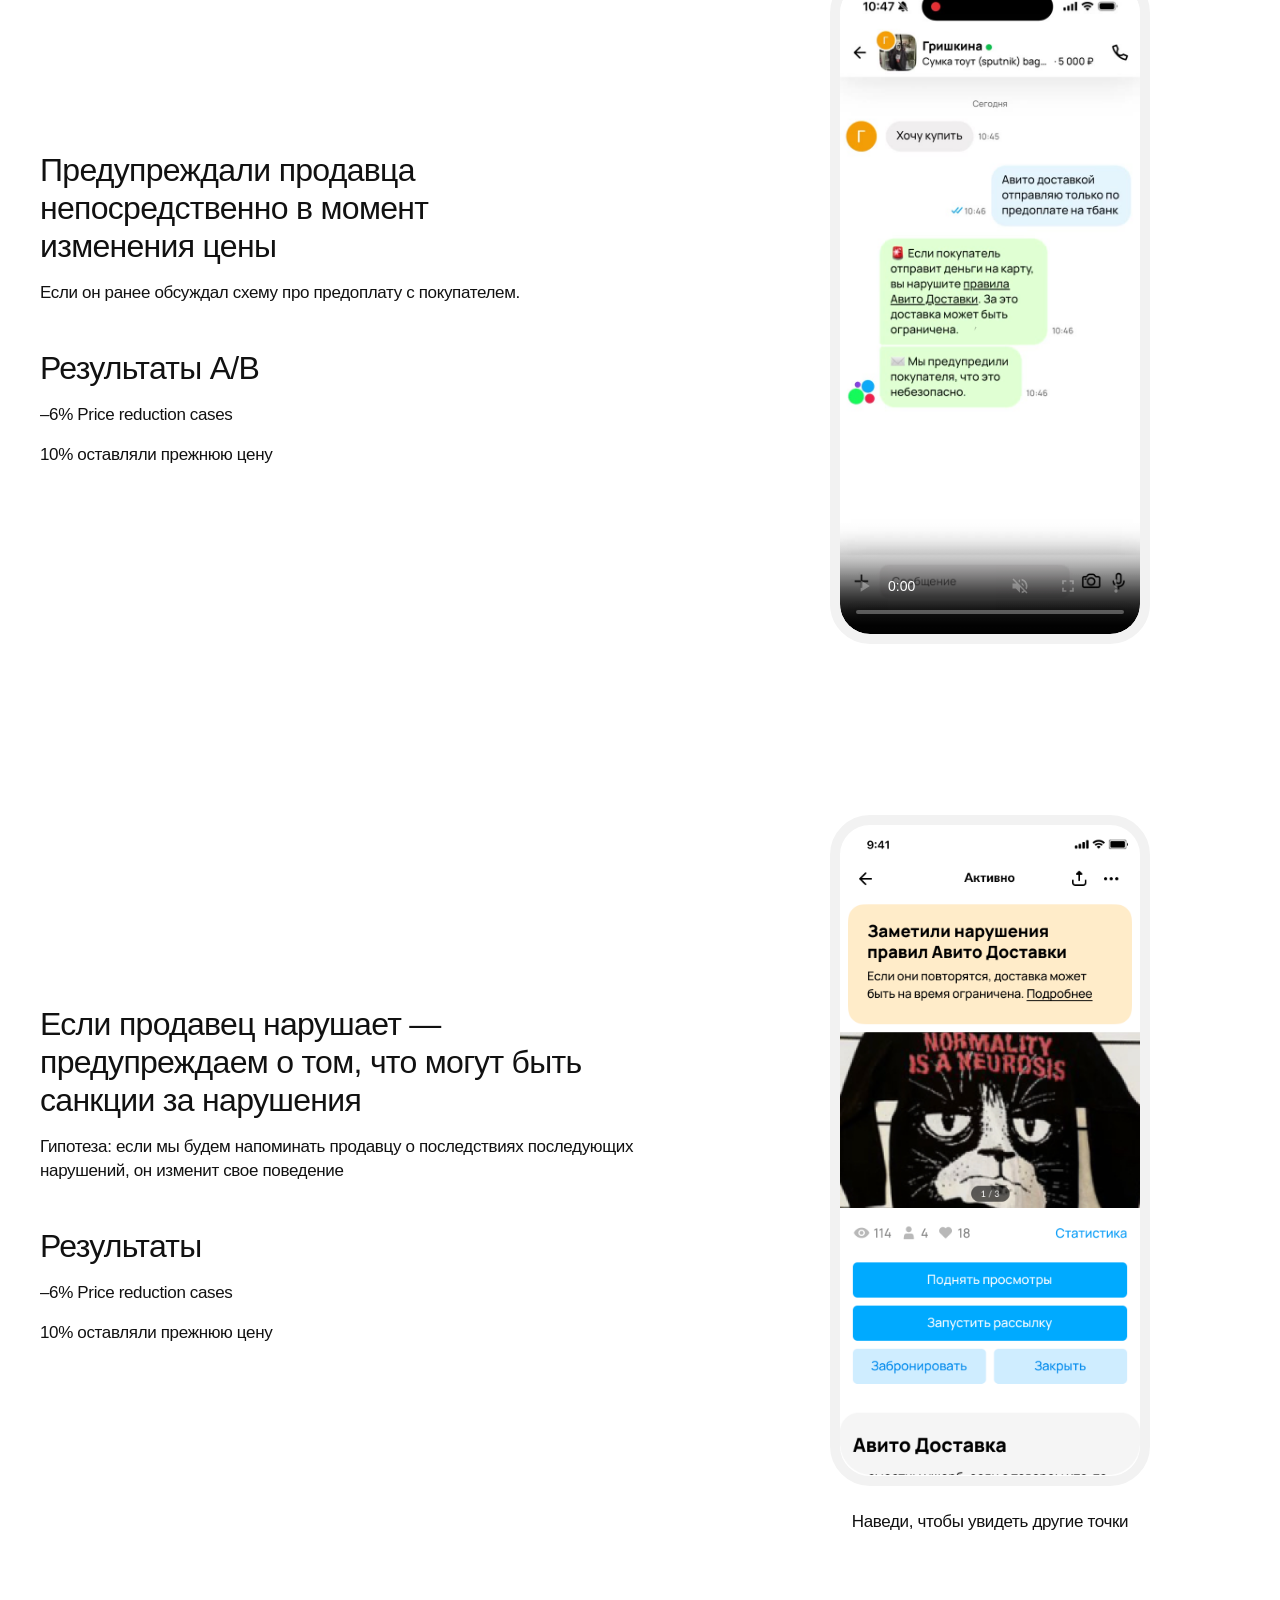
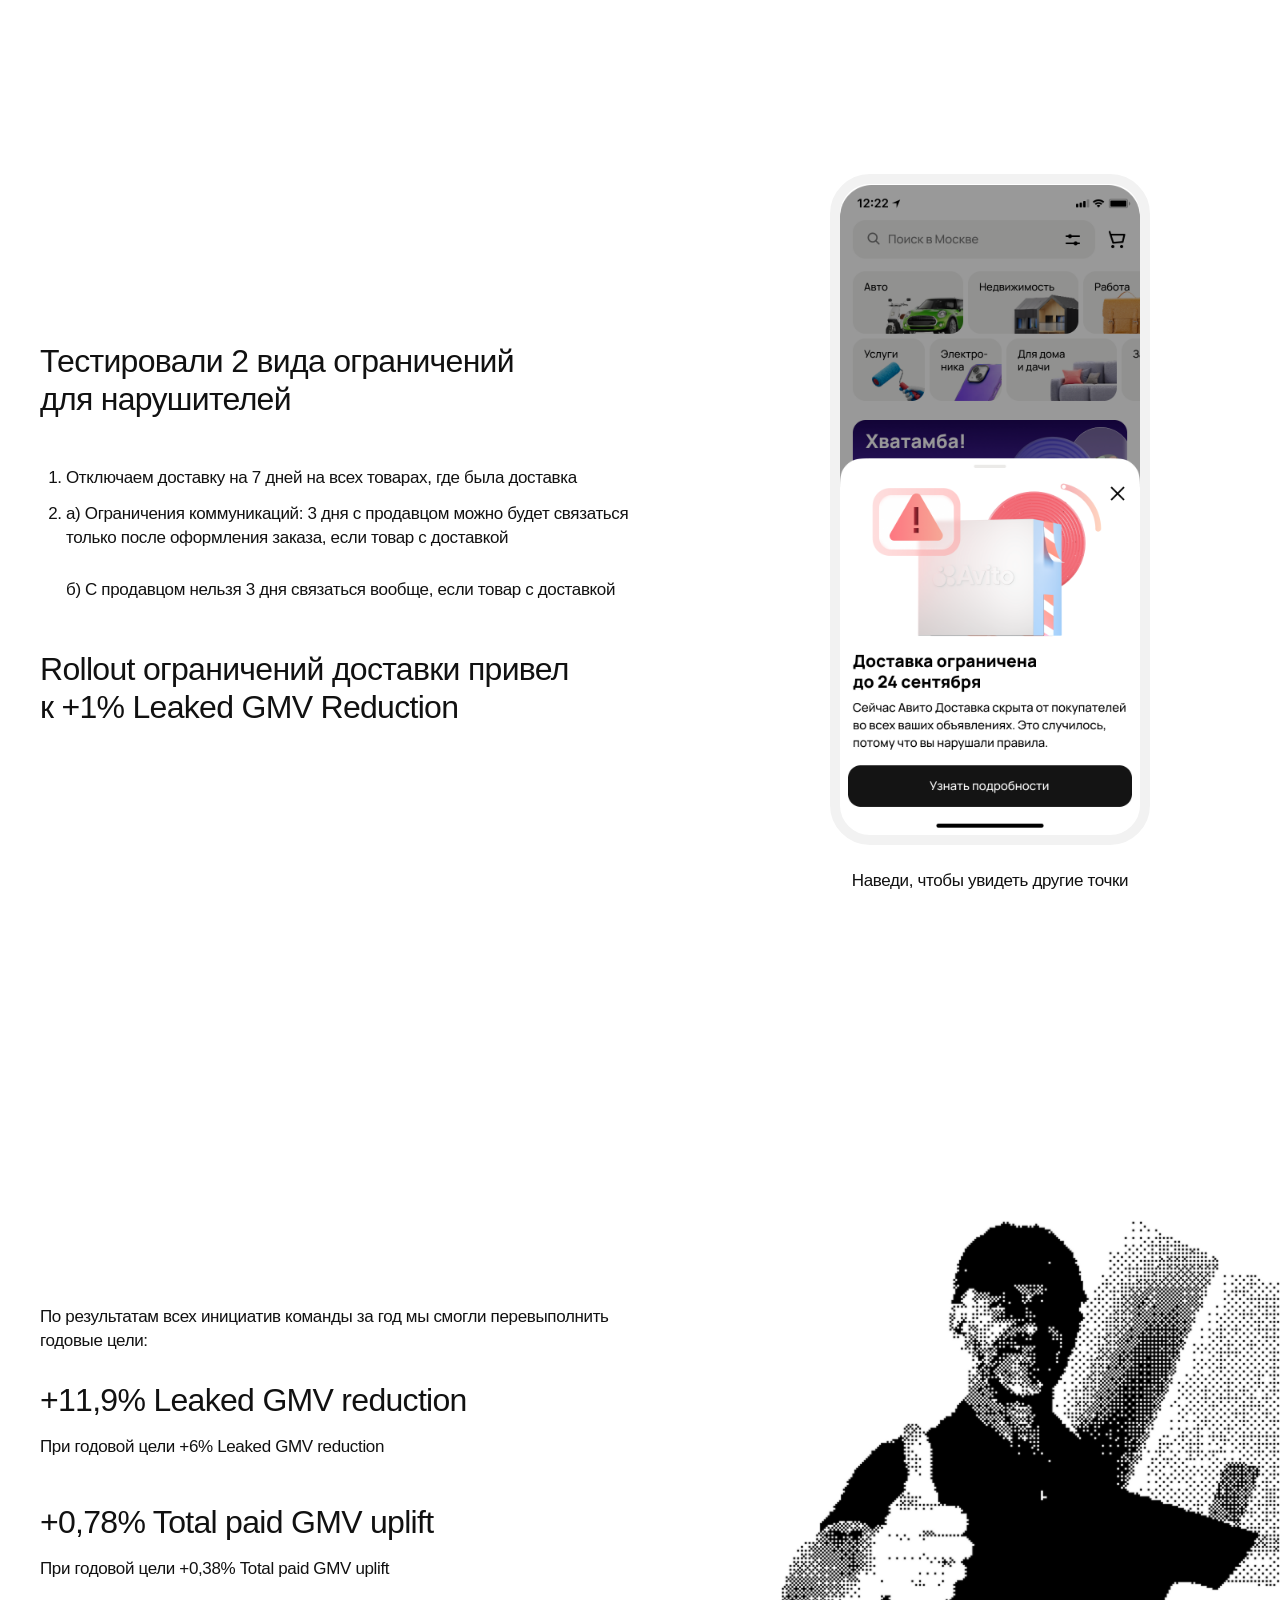
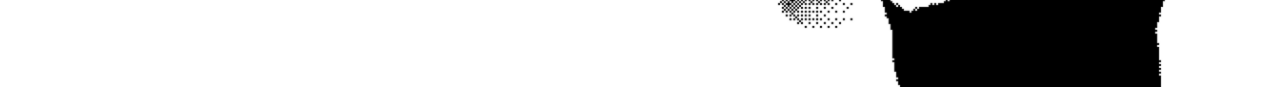
==== commit d06291e1: "Add flower favicon to all portfolio pages" ====
--- a/abuse.html
+++ b/abuse.html
@@ -1,6 +1,7 @@
 <!doctype html>
 <html lang="ru">
 <head>
+<link rel="icon" type="image/png" sizes="32x32" href="favicon.png">
 <meta name="robots" content="noindex, nofollow, noimageindex">
 <meta charset="UTF-8"><meta name="viewport" content="width=device-width, initial-scale=1">
 <title>Противодействие абьюзу доставки — Соня Нарбут</title>
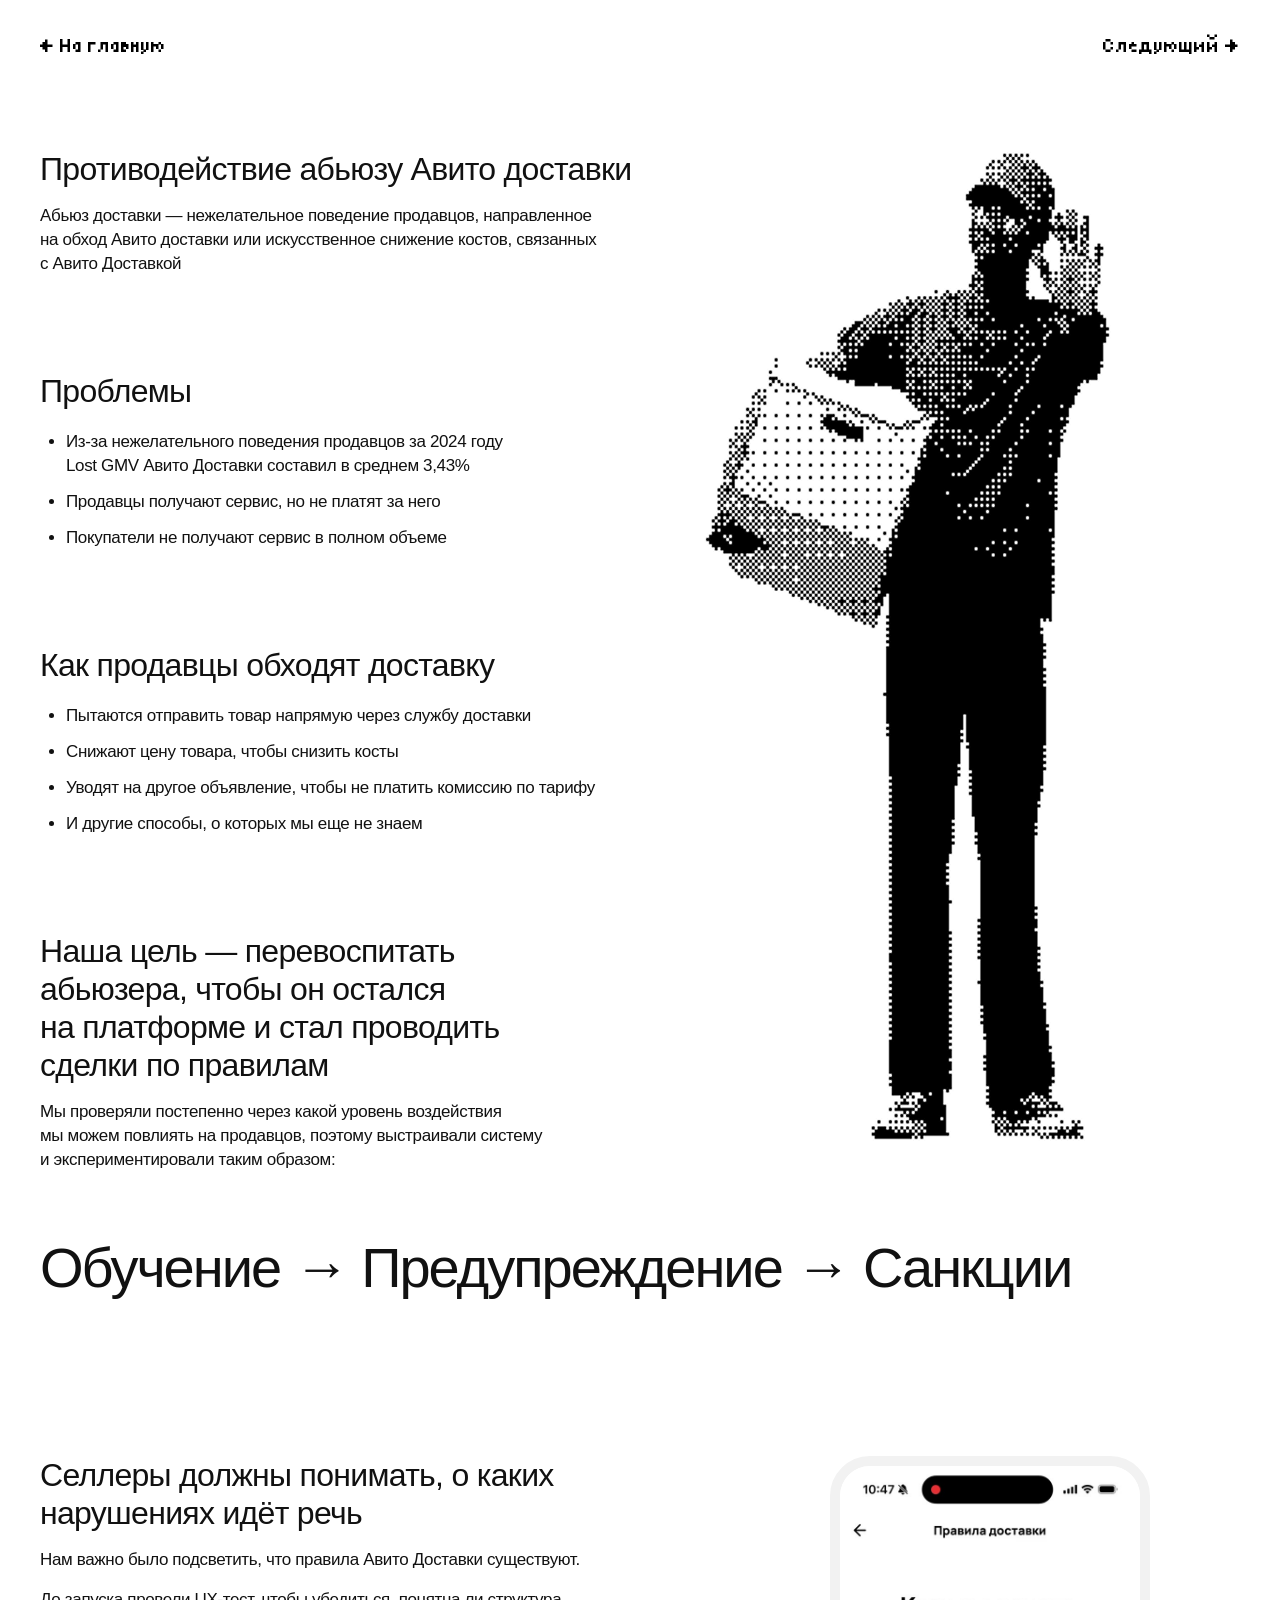
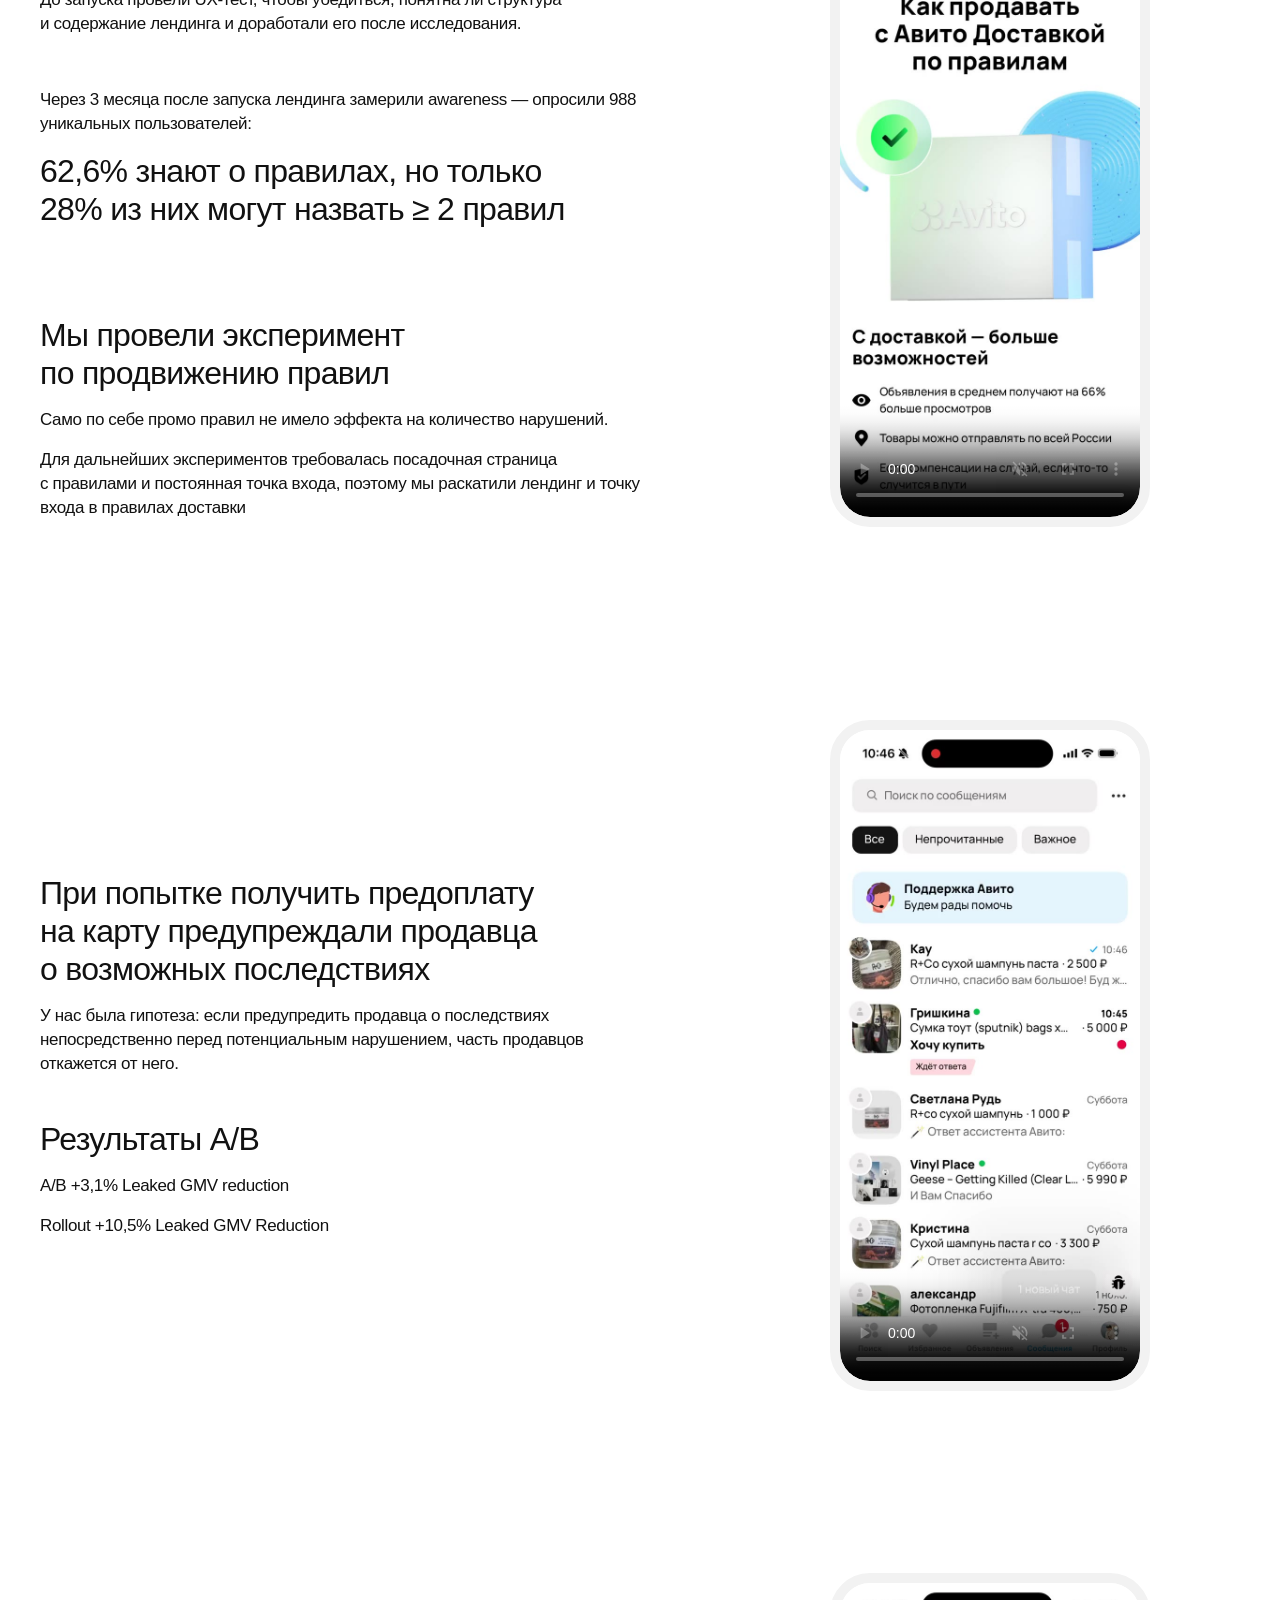
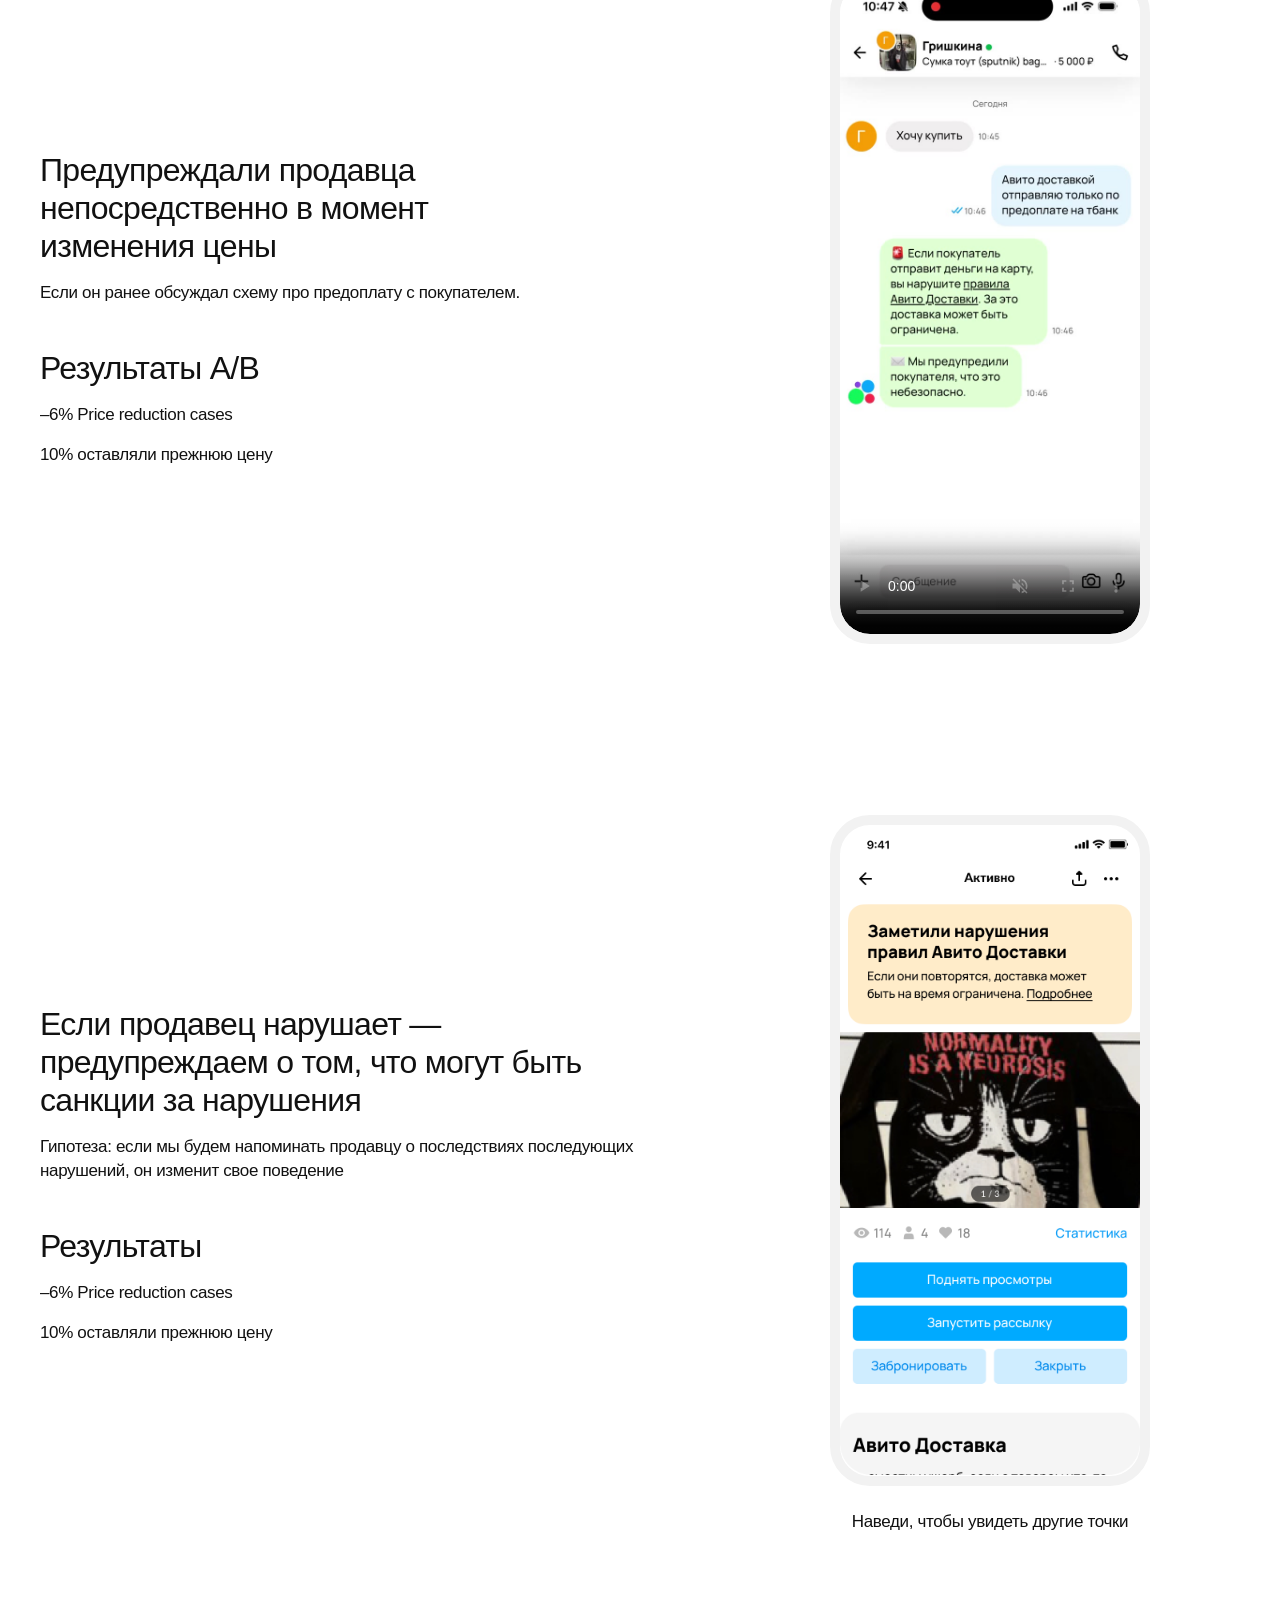
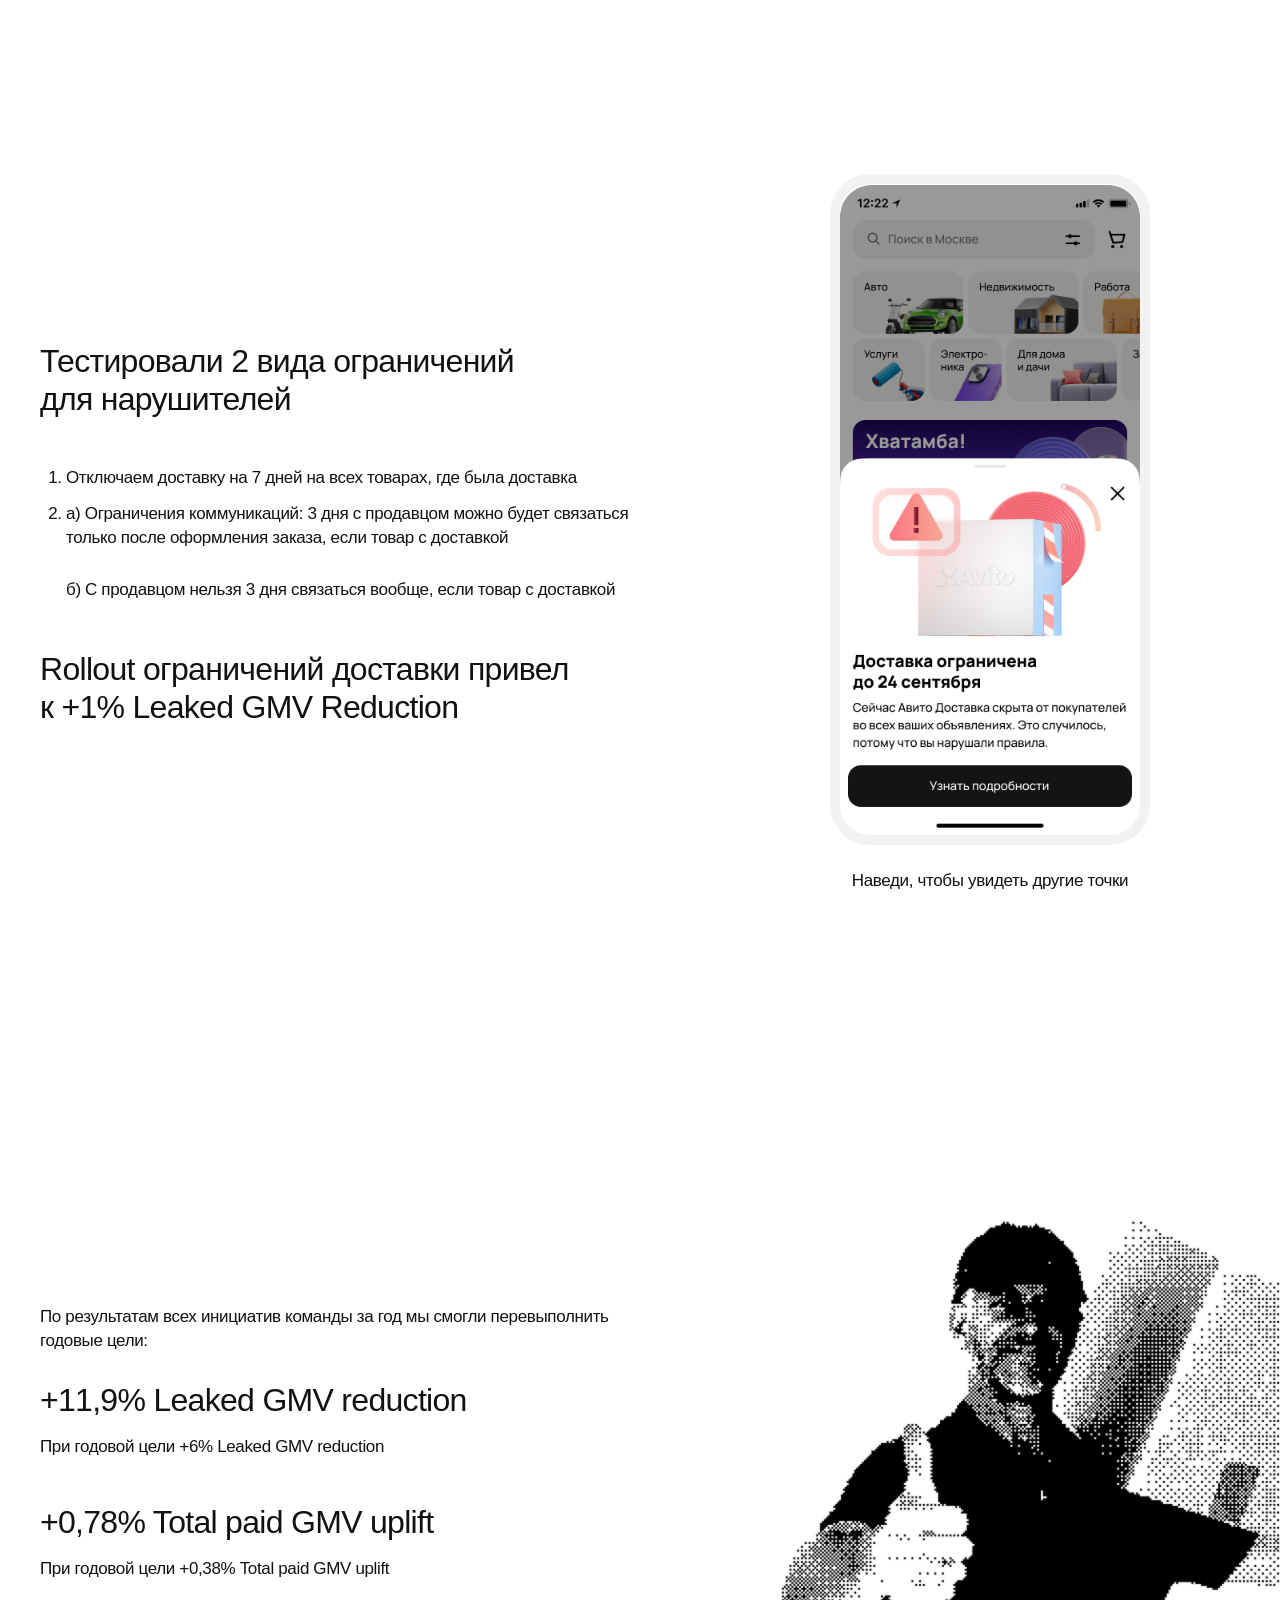
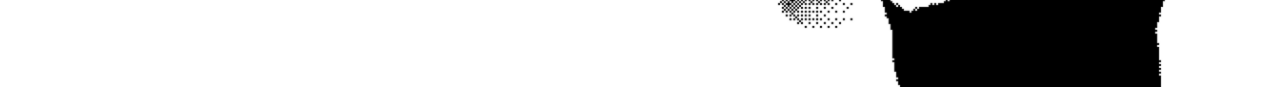
==== commit 58b5a049: "Use lossless WebP and defer case image loading" ====
--- a/abuse.html
+++ b/abuse.html
@@ -7,9 +7,9 @@
 <title>Противодействие абьюзу доставки — Соня Нарбут</title>
 <meta name="description" content="Кейс о противодействии абьюзу Авито доставки: обучение, предупреждение и санкции.">
 <link rel="stylesheet" href="styles.css?v=nav-half"><link rel="stylesheet" href="case.css?v=nav-half">
-<script src="case-warnings.js" defer></script>
+<script src="case-warnings.js?v=webp" defer></script>
 <script src="case-videos.js" defer></script>
-<script src="case-restrictions.js?v=2" defer></script>
+<script src="case-restrictions.js?v=webp" defer></script>
 </head>
 <body class="case-page">
 <nav class="case-navigation container" aria-label="Навигация по кейсам"><a href="index.html"><span aria-hidden="true">←</span> На главную</a><a href="delivery.html">Следующий <span aria-hidden="true">→</span></a></nav>
@@ -21,15 +21,15 @@
 <section><h2>Как продавцы обходят доставку</h2><ul><li>Пытаются отправить товар напрямую через службу доставки</li><li>Снижают цену товара, чтобы снизить косты</li><li>Уводят на&nbsp;другое объявление, чтобы не&nbsp;платить комиссию по&nbsp;тарифу</li><li>И&nbsp;другие способы, о&nbsp;которых мы еще не&nbsp;знаем</li></ul></section>
 <section><h2>Наша цель — перевоспитать абьюзера, чтобы он остался на&nbsp;платформе и&nbsp;стал проводить сделки по&nbsp;правилам</h2><p>Мы проверяли постепенно через какой уровень воздействия<br class="desktop-break"> мы можем повлиять на&nbsp;продавцов, поэтому выстраивали систему и&nbsp;экспериментировали таким образом:</p></section>
 </div>
-<img class="intro-man" src="assets/abuse-case/standing.png" alt="" width="1030" height="2076">
+<img decoding="async" class="intro-man" src="assets/abuse-case/standing.webp" alt="" width="1030" height="2076">
 </section>
 <div class="case-process container">Обучение → Предупреждение → Санкции</div>
 <div class="case-sections container">
 <section class="case-row education"><div class="case-copy"><h2>Селлеры должны понимать, о&nbsp;каких нарушениях идёт речь</h2><p>Нам важно было подсветить, что правила Авито Доставки существуют.</p><p>До&nbsp;запуска провели UX-тест, чтобы убедиться, понятна&nbsp;ли структура и&nbsp;содержание лендинга и&nbsp;доработали его после исследования.</p><div class="awareness"><p>Через 3 месяца после запуска лендинга замерили awareness — опросили 988 уникальных пользователей:</p><h2>62,6% знают о&nbsp;правилах, но&nbsp;только<br class="desktop-break"> 28% из&nbsp;них могут назвать ≥ 2 правил</h2></div><div class="promotion"><h2>Мы провели эксперимент по&nbsp;продвижению правил</h2><p>Само по&nbsp;себе промо правил не&nbsp;имело эффекта на&nbsp;количество нарушений.</p><p>Для дальнейших экспериментов требовалась посадочная страница с&nbsp;правилами и&nbsp;постоянная точка входа, поэтому мы раскатили лендинг и&nbsp;точку входа в&nbsp;правилах доставки</p></div></div><div class="phone-placeholder phone-video"><video data-src="assets/abuse-case/landing-web.mp4" poster="assets/abuse-case/landing-poster.jpg" aria-label="Правила Авито Доставки" muted loop playsinline controls preload="none"></video></div></section>
 <section class="case-row"><div class="case-copy"><h2>При попытке получить предоплату на&nbsp;карту предупреждали продавца о&nbsp;возможных последствиях</h2><p>У&nbsp;нас была гипотеза: если предупредить продавца о&nbsp;последствиях непосредственно перед потенциальным нарушением, часть продавцов откажется от&nbsp;него.</p><div class="results"><h2>Результаты A/B</h2><p>A/B +3,1% Leaked GMV reduction</p><p>Rollout +10,5% Leaked GMV Reduction</p></div></div><div class="phone-placeholder phone-video"><video data-src="assets/abuse-case/message-web.mp4" poster="assets/abuse-case/message-poster.jpg" aria-label="Предупреждение о предоплате" muted loop playsinline controls preload="none"></video></div></section>
 <section class="case-row"><div class="case-copy"><h2>Предупреждали продавца<br class="desktop-break"> непосредственно в&nbsp;момент<br class="desktop-break"> изменения цены</h2><p>Если он ранее обсуждал схему про предоплату с&nbsp;покупателем.</p><div class="results"><h2>Результаты A/B</h2><p>–6% Price reduction cases</p><p>10% оставляли прежнюю цену</p></div></div><div class="phone-placeholder phone-video"><video data-src="assets/abuse-case/warning-web.mp4" poster="assets/abuse-case/warning-poster.jpg" aria-label="Предупреждение при изменении цены" muted loop playsinline controls preload="none"></video></div></section>
-<section class="case-row"><div class="case-copy"><h2>Если продавец нарушает — предупреждаем о&nbsp;том, что могут быть санкции за&nbsp;нарушения</h2><p>Гипотеза: если мы будем напоминать продавцу о&nbsp;последствиях последующих нарушений, он изменит свое поведение</p><div class="results"><h2>Результаты</h2><p>–6% Price reduction cases</p><p>10% оставляли прежнюю цену</p></div></div><figure class="phone-figure"><div class="phone-placeholder warnings-gallery"><img src="assets/abuse-case/warnings/1.png" width="750" height="1624" draggable="false" alt="Предупреждения о нарушении правил Авито Доставки в интерфейсе продавца"></div><figcaption>Наведи, чтобы увидеть другие точки</figcaption></figure></section>
-<section class="case-row restrictions"><div class="case-copy"><h2>Тестировали 2 вида ограничений для&nbsp;нарушителей</h2><ol><li>Отключаем доставку на&nbsp;7 дней на&nbsp;всех товарах, где была доставка</li><li>а) Ограничения коммуникаций: 3 дня с&nbsp;продавцом можно будет связаться только после оформления заказа, если товар с&nbsp;доставкой<p>б) С&nbsp;продавцом нельзя 3 дня связаться вообще, если товар с&nbsp;доставкой</p></li></ol><h2>Rollout ограничений доставки привел к&nbsp;+1% Leaked GMV Reduction</h2></div><figure class="phone-figure"><div class="phone-placeholder restrictions-gallery"><img src="assets/abuse-case/restrictions/1.png?v=2" width="750" height="1624" draggable="false" alt="Ограничения доставки и общения в интерфейсе Авито"></div><figcaption>Наведи, чтобы увидеть другие точки</figcaption></figure></section>
+<section class="case-row"><div class="case-copy"><h2>Если продавец нарушает — предупреждаем о&nbsp;том, что могут быть санкции за&nbsp;нарушения</h2><p>Гипотеза: если мы будем напоминать продавцу о&nbsp;последствиях последующих нарушений, он изменит свое поведение</p><div class="results"><h2>Результаты</h2><p>–6% Price reduction cases</p><p>10% оставляли прежнюю цену</p></div></div><figure class="phone-figure"><div class="phone-placeholder warnings-gallery"><img loading="lazy" decoding="async" src="assets/abuse-case/warnings/1.webp" width="750" height="1624" draggable="false" alt="Предупреждения о нарушении правил Авито Доставки в интерфейсе продавца"></div><figcaption>Наведи, чтобы увидеть другие точки</figcaption></figure></section>
+<section class="case-row restrictions"><div class="case-copy"><h2>Тестировали 2 вида ограничений для&nbsp;нарушителей</h2><ol><li>Отключаем доставку на&nbsp;7 дней на&nbsp;всех товарах, где была доставка</li><li>а) Ограничения коммуникаций: 3 дня с&nbsp;продавцом можно будет связаться только после оформления заказа, если товар с&nbsp;доставкой<p>б) С&nbsp;продавцом нельзя 3 дня связаться вообще, если товар с&nbsp;доставкой</p></li></ol><h2>Rollout ограничений доставки привел к&nbsp;+1% Leaked GMV Reduction</h2></div><figure class="phone-figure"><div class="phone-placeholder restrictions-gallery"><img loading="lazy" decoding="async" src="assets/abuse-case/restrictions/1.webp?v=2" width="750" height="1624" draggable="false" alt="Ограничения доставки и общения в интерфейсе Авито"></div><figcaption>Наведи, чтобы увидеть другие точки</figcaption></figure></section>
 </div>
-<section class="case-outcome"><div class="container"><div class="case-copy"><p>По&nbsp;результатам всех инициатив команды за&nbsp;год мы смогли перевыполнить годовые цели:</p><h2>+11,9% Leaked GMV reduction</h2><p>При годовой цели +6% Leaked GMV reduction</p><h2>+0,78% Total paid GMV uplift</h2><p>При годовой цели +0,38% Total paid GMV uplift</p></div></div><img src="assets/abuse-case/thumbs-up.png?v=2" width="1260" height="1068" alt="Курьер с коробкой показывает большой палец вверх"></section>
+<section class="case-outcome"><div class="container"><div class="case-copy"><p>По&nbsp;результатам всех инициатив команды за&nbsp;год мы смогли перевыполнить годовые цели:</p><h2>+11,9% Leaked GMV reduction</h2><p>При годовой цели +6% Leaked GMV reduction</p><h2>+0,78% Total paid GMV uplift</h2><p>При годовой цели +0,38% Total paid GMV uplift</p></div></div><img loading="lazy" decoding="async" src="assets/abuse-case/thumbs-up.webp?v=2" width="1260" height="1068" alt="Курьер с коробкой показывает большой палец вверх"></section>
 </main></body></html>
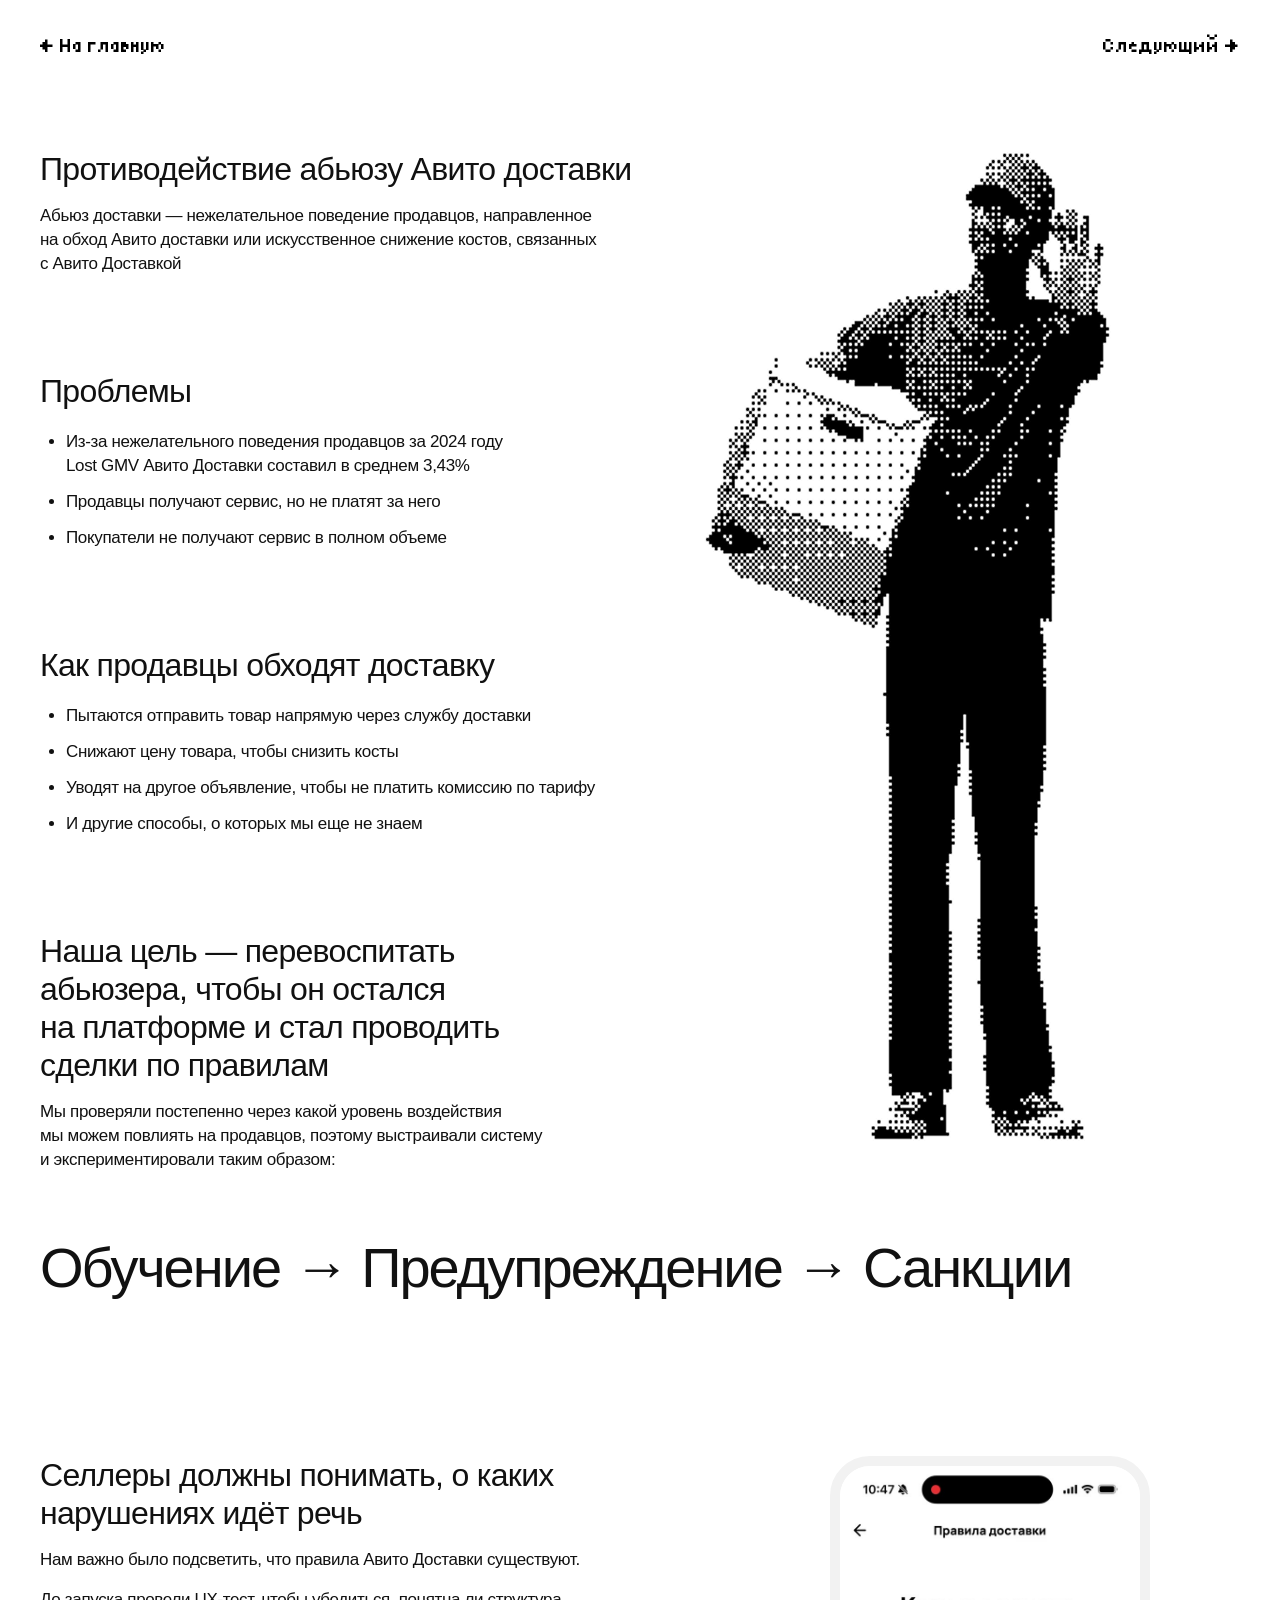
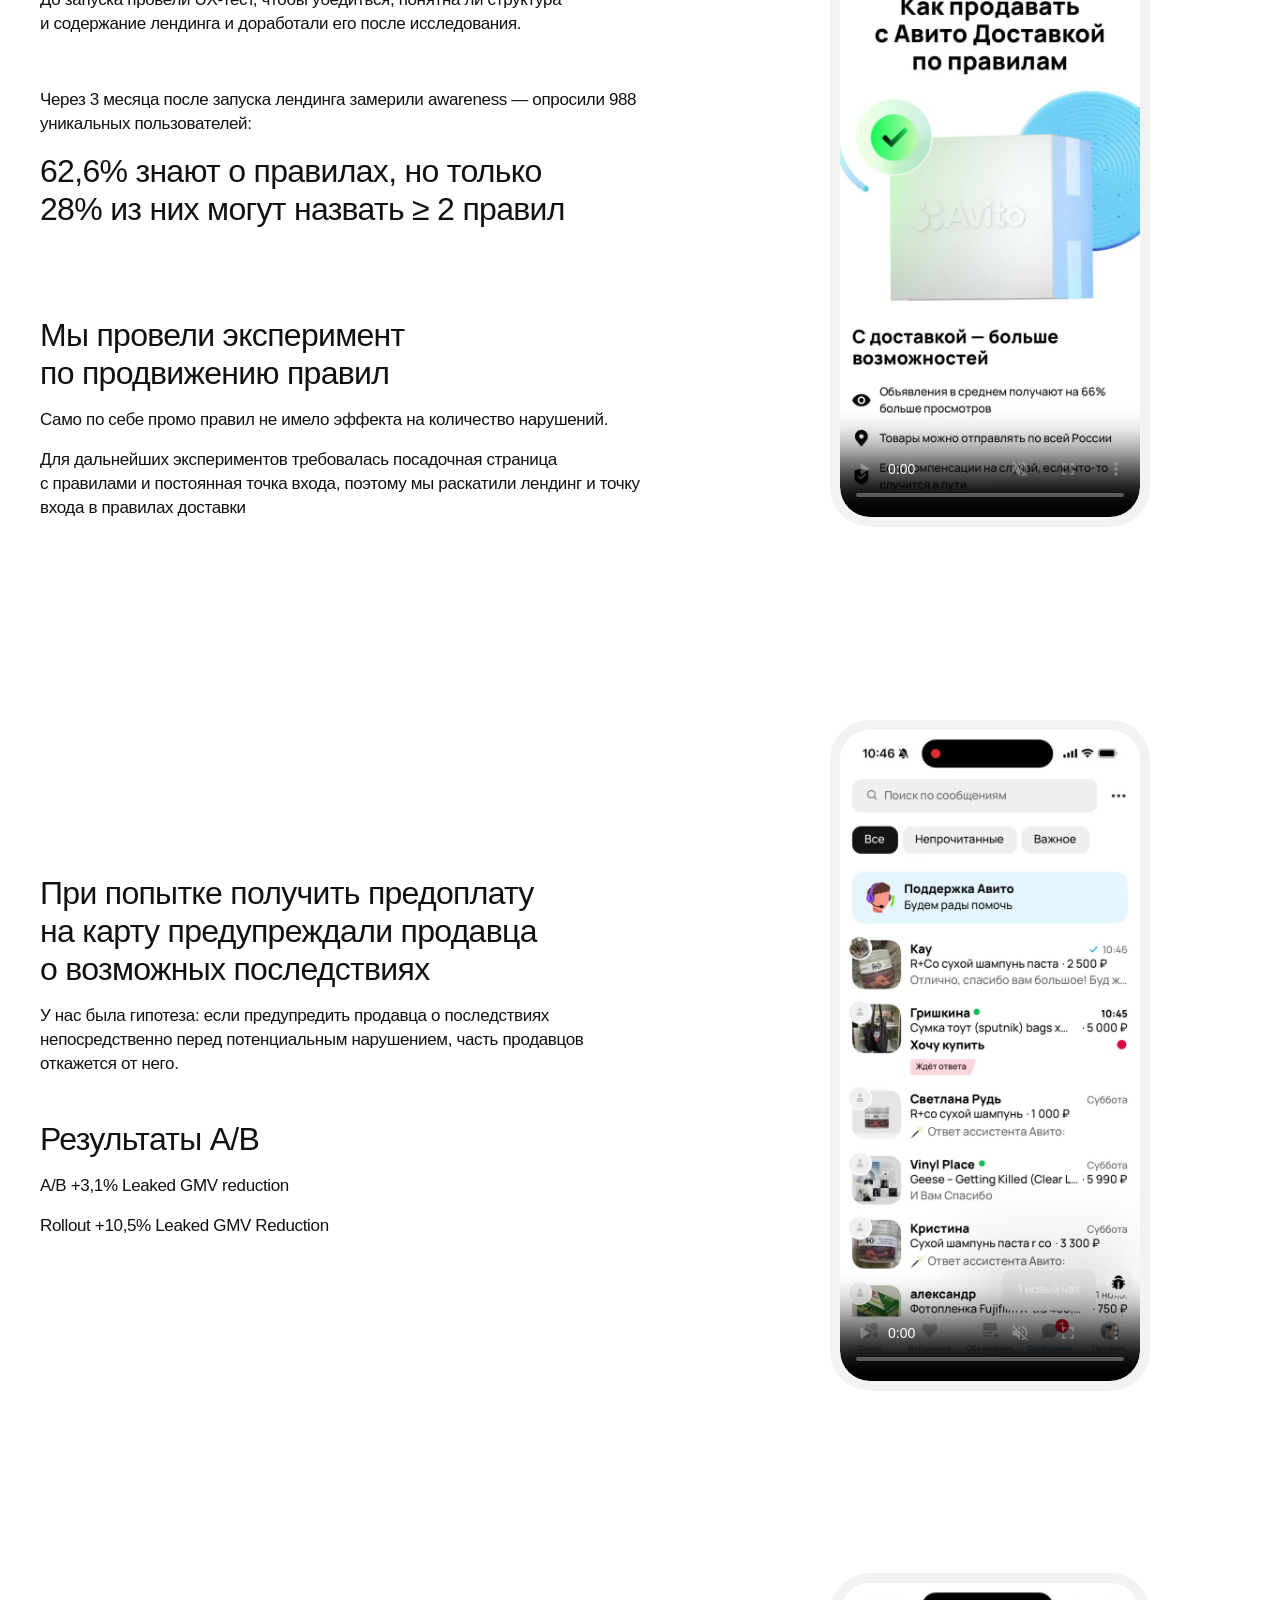
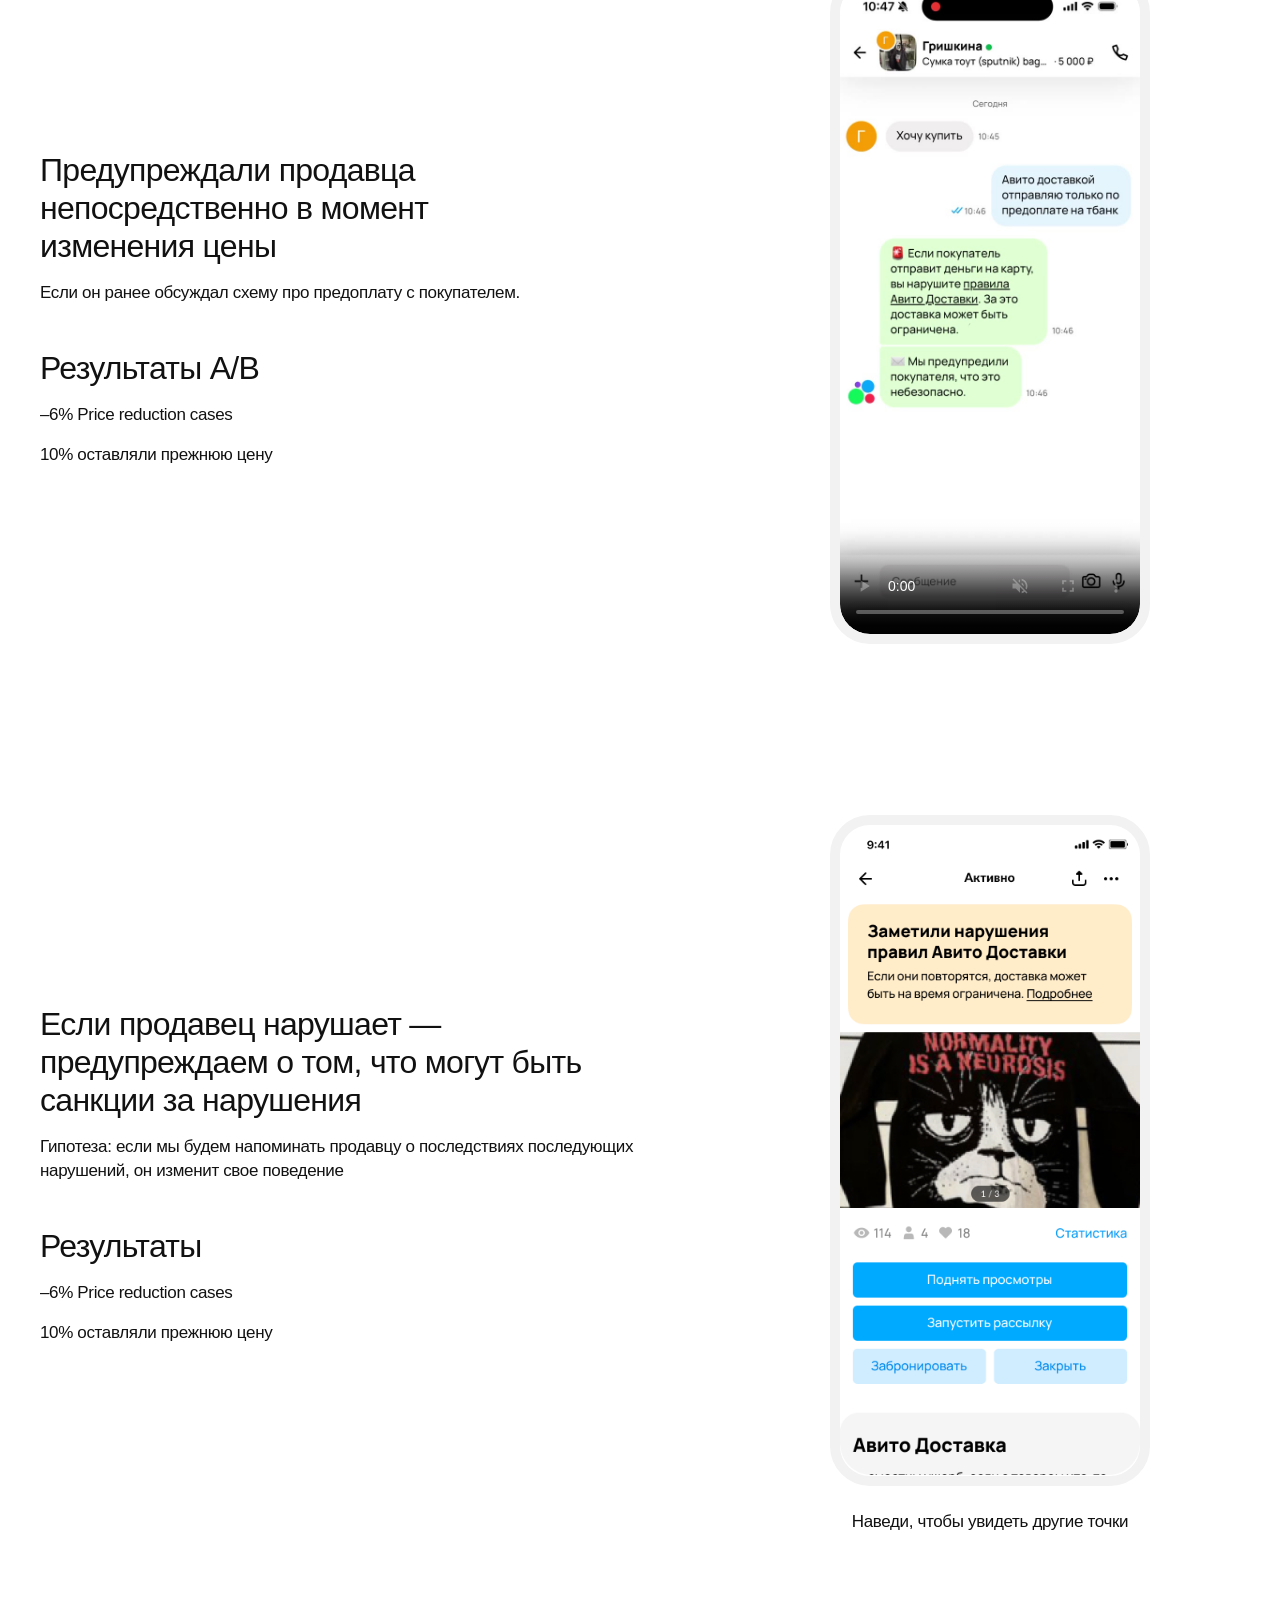
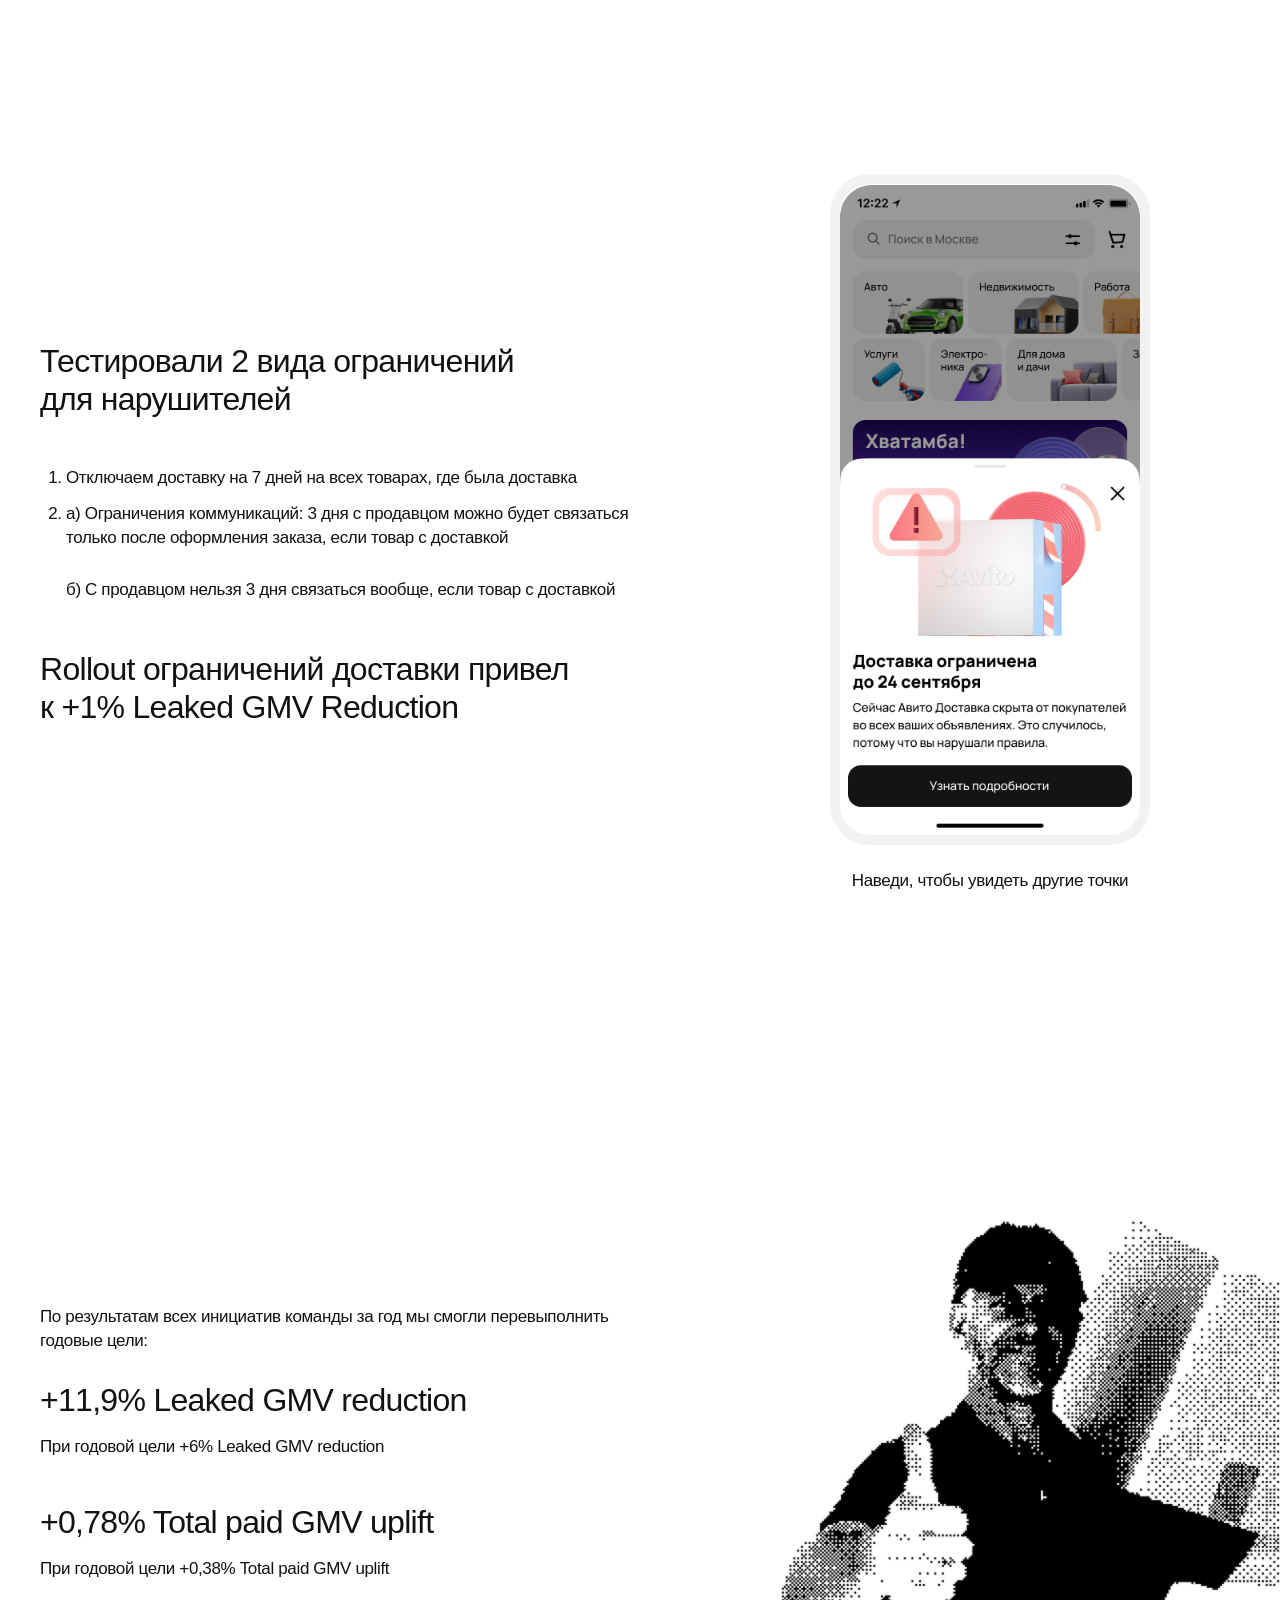
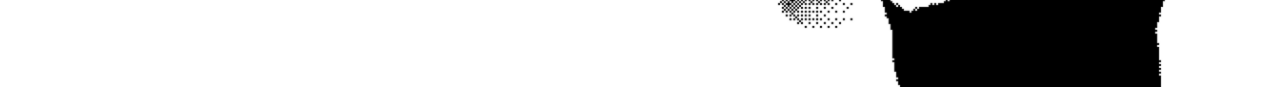
==== commit 706d951f: "Switch case galleries by tap on mobile only" ====
--- a/abuse.html
+++ b/abuse.html
@@ -7,9 +7,9 @@
 <title>Противодействие абьюзу доставки — Соня Нарбут</title>
 <meta name="description" content="Кейс о противодействии абьюзу Авито доставки: обучение, предупреждение и санкции.">
 <link rel="stylesheet" href="styles.css?v=nav-half"><link rel="stylesheet" href="case.css?v=nav-half">
-<script src="case-warnings.js?v=webp" defer></script>
+<script src="case-warnings.js?v=mobile-tap" defer></script>
 <script src="case-videos.js" defer></script>
-<script src="case-restrictions.js?v=webp" defer></script>
+<script src="case-restrictions.js?v=mobile-tap" defer></script>
 </head>
 <body class="case-page">
 <nav class="case-navigation container" aria-label="Навигация по кейсам"><a href="index.html"><span aria-hidden="true">←</span> На главную</a><a href="delivery.html">Следующий <span aria-hidden="true">→</span></a></nav>
